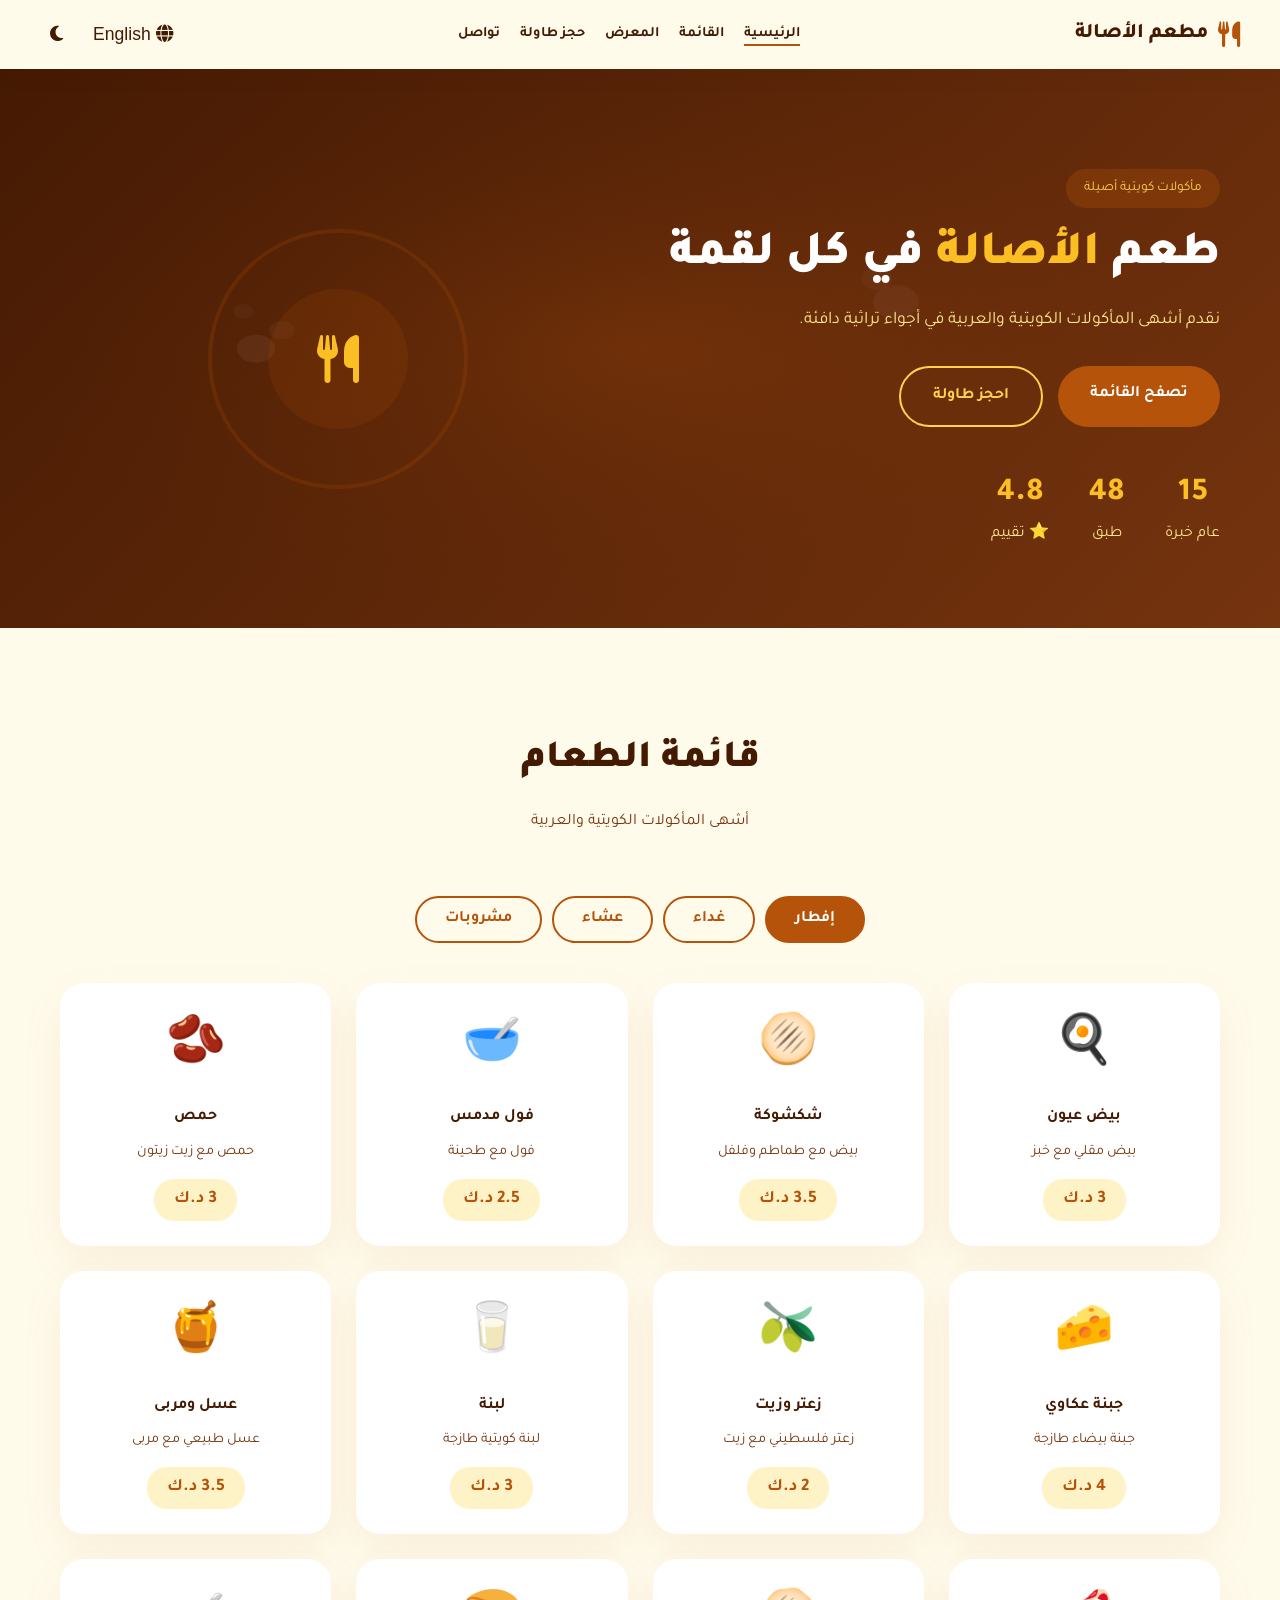
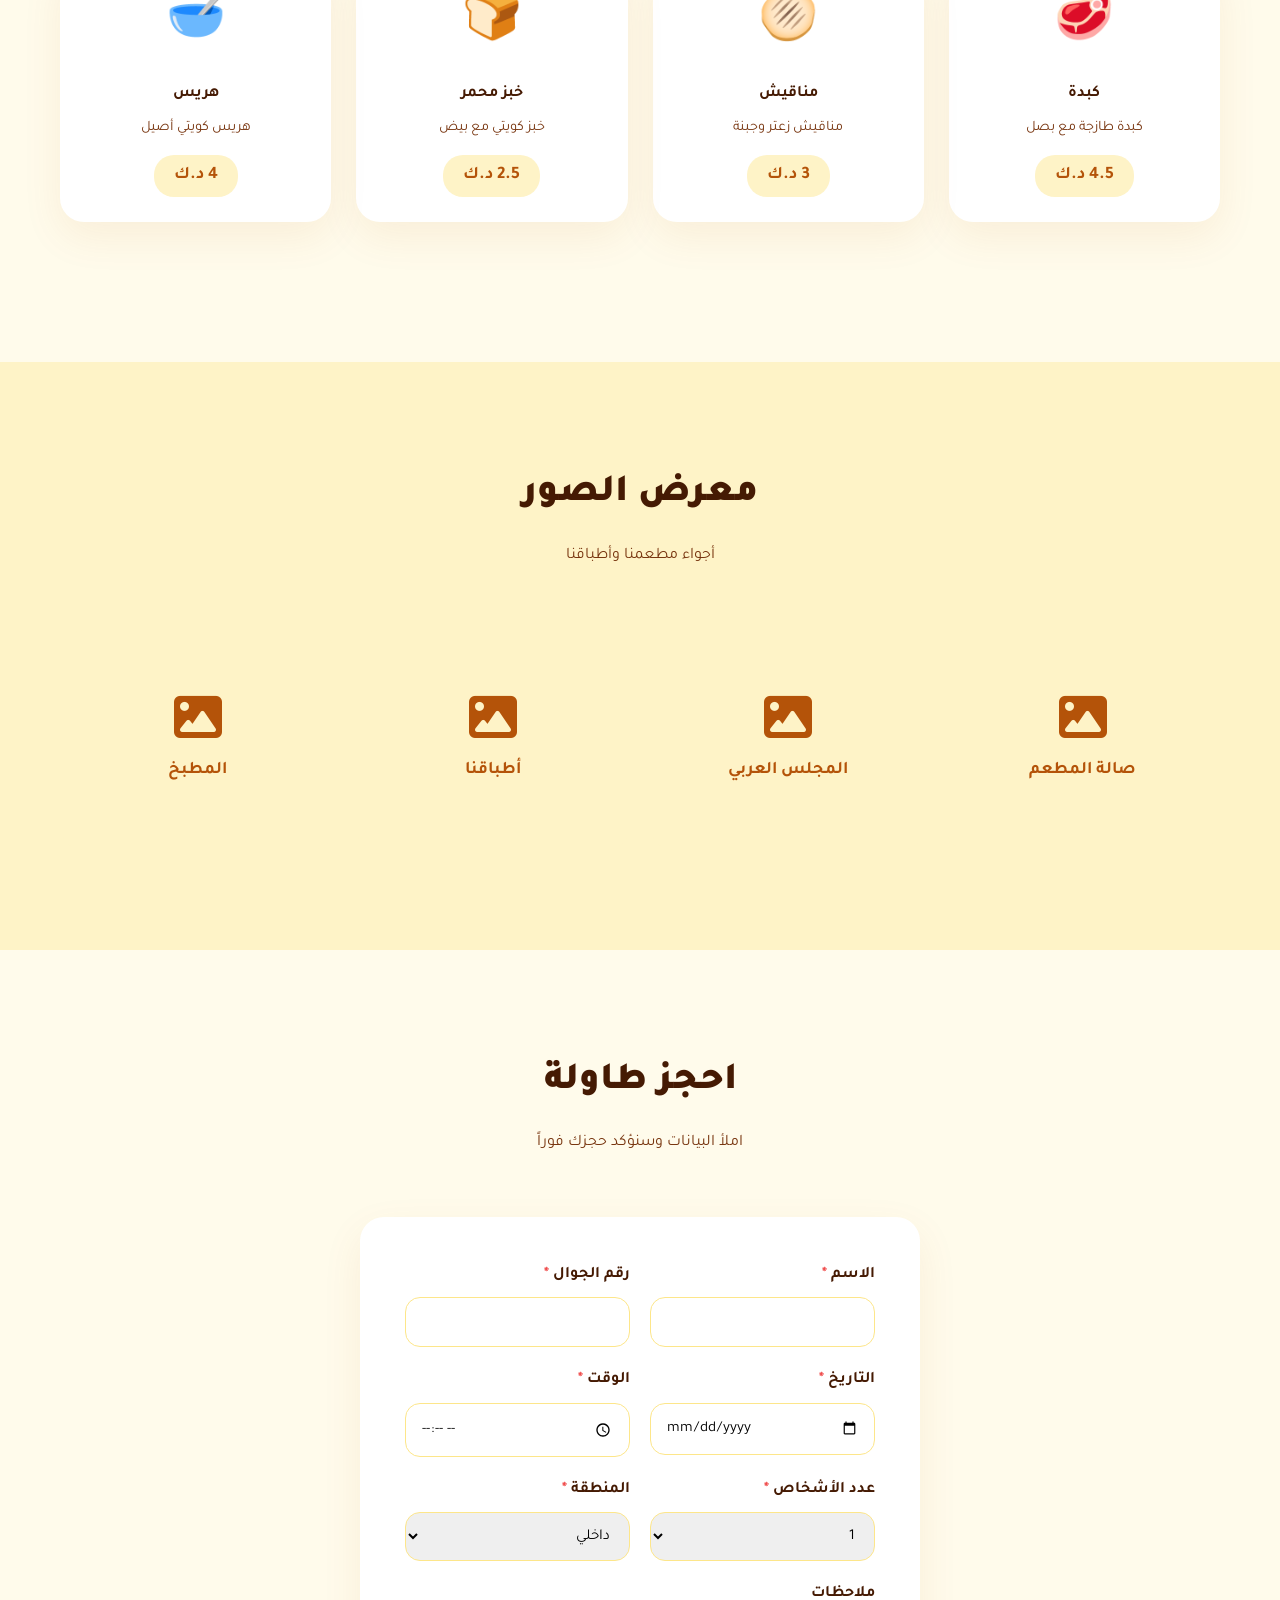
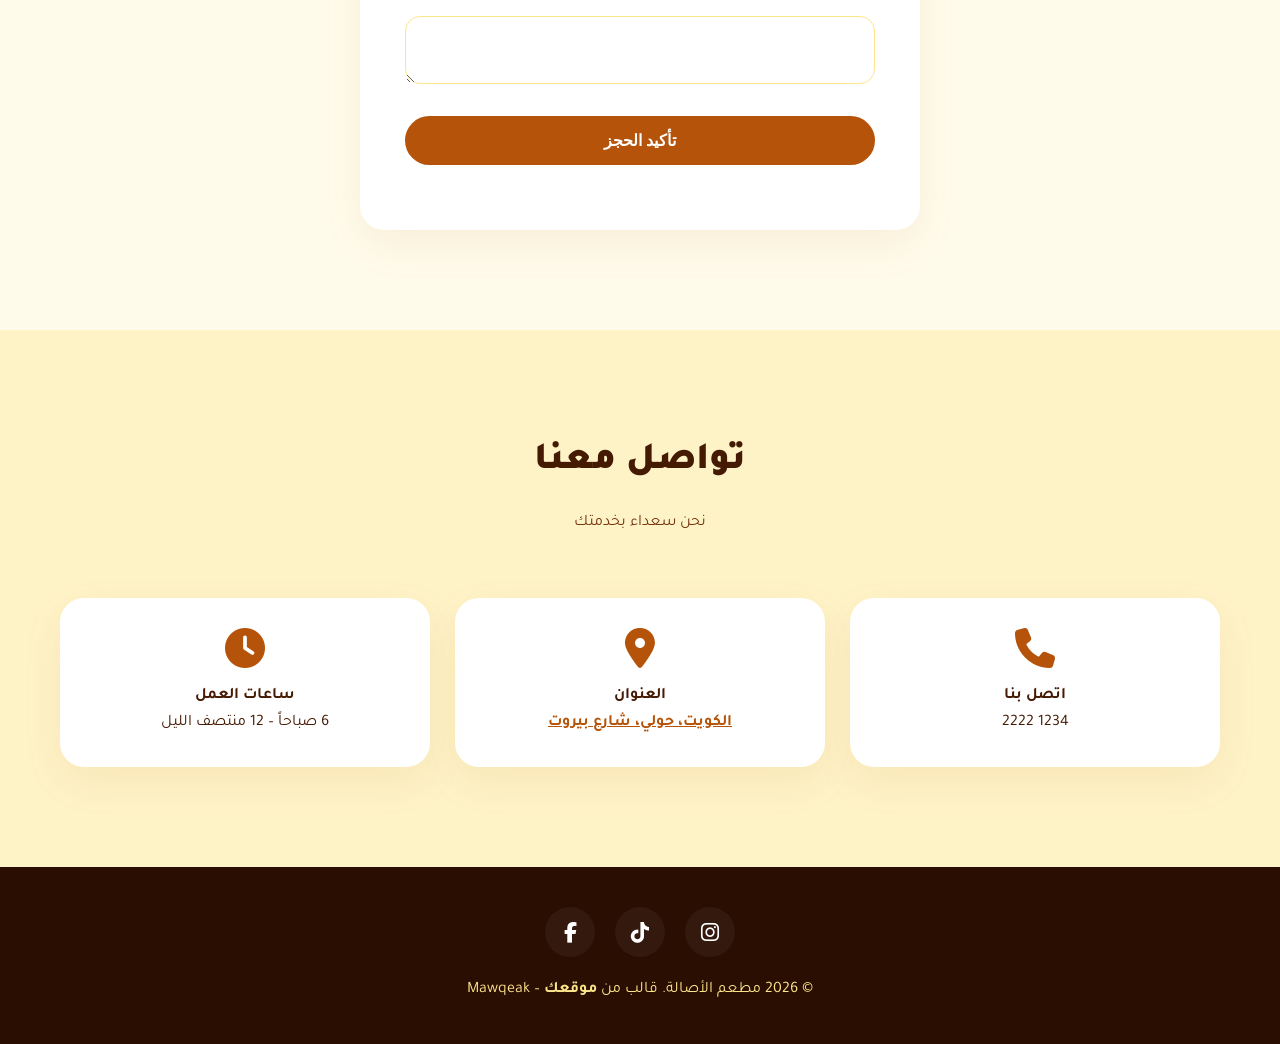
==== index.html @ f9373a8f "Add files via upload" ====
<!DOCTYPE html>
<html lang="ar" dir="rtl">
<head>
    <meta charset="UTF-8">
    <meta name="viewport" content="width=device-width, initial-scale=1.0">
    <title data-i18n="page_title">مطعم الأصالة | مأكولات كويتية</title>
    <link rel="icon" type="image/svg+xml" href="data:image/svg+xml,%3Csvg xmlns='http://www.w3.org/2000/svg' viewBox='0 0 100 100'%3E%3Crect width='100' height='100' rx='20' fill='%23b45309'/%3E%3Ctext x='50' y='65' text-anchor='middle' fill='%23fff' font-size='35'%3E🍽️%3C/text%3E%3C/svg%3E">
    <link href="https://fonts.googleapis.com/css2?family=Tajawal:wght@300;400;500;700;800;900&family=Poppins:wght@300;400;500;600;700&display=swap" rel="stylesheet">
    <link rel="stylesheet" href="https://cdnjs.cloudflare.com/ajax/libs/font-awesome/6.5.0/css/all.min.css">
    <link href="https://unpkg.com/aos@2.3.1/dist/aos.css" rel="stylesheet">
    <link rel="stylesheet" href="css/style.css">
    <link rel="stylesheet" href="css/dark-mode.css" id="dark-mode-css" disabled>
</head>
<body>
    <!-- HEADER -->
    <header class="header" id="header">
        <div class="container header-container">
            <a href="#home" class="logo">
                <i class="fas fa-utensils"></i>
                <span data-i18n="brand_name">مطعم الأصالة</span>
            </a>
            <nav class="nav-menu" id="navMenu">
                <ul class="nav-list">
                    <li><a href="#home" class="active" data-i18n="nav_home">الرئيسية</a></li>
                    <li><a href="#menu" data-i18n="nav_menu">القائمة</a></li>
                    <li><a href="#gallery" data-i18n="nav_gallery">المعرض</a></li>
                    <li><a href="#booking" data-i18n="nav_booking">حجز طاولة</a></li>
                    <li><a href="#contact" data-i18n="nav_contact">تواصل</a></li>
                </ul>
            </nav>
            <div class="header-actions">
                <button id="langToggle" class="icon-btn"><i class="fas fa-globe"></i> <span>English</span></button>
                <button id="darkModeToggle" class="icon-btn"><i class="fas fa-moon"></i></button>
            </div>
        </div>
    </header>

    <!-- HERO -->
    <section class="hero" id="home">
        <svg class="hero-svg" viewBox="0 0 1000 600" preserveAspectRatio="none">
            <rect width="1000" height="600" fill="url(#heroGrad)"/>
            <defs><radialGradient id="heroGrad"><stop offset="0%" style="stop-color:#b45309;stop-opacity:0.2"/><stop offset="100%" style="stop-color:#451a03;stop-opacity:0.05"/></radialGradient></defs>
            <g class="steam" transform="translate(200,300)"><circle cx="0" cy="0" r="15" fill="rgba(255,255,255,0.05)"/><circle cx="20" cy="-20" r="10" fill="rgba(255,255,255,0.04)"/><circle cx="-10" cy="-40" r="8" fill="rgba(255,255,255,0.03)"/></g>
            <g class="steam delay" transform="translate(700,250)"><circle cx="0" cy="0" r="18" fill="rgba(255,255,255,0.04)"/><circle cx="-15" cy="-25" r="12" fill="rgba(255,255,255,0.03)"/><circle cx="10" cy="-50" r="8" fill="rgba(255,255,255,0.02)"/></g>
        </svg>
        <div class="container hero-content">
            <div class="hero-text" data-aos="fade-left">
                <span class="hero-badge" data-i18n="hero_badge">مأكولات كويتية أصيلة</span>
                <h1 data-i18n="hero_title">طعم <span class="accent">الأصالة</span> في كل لقمة</h1>
                <p data-i18n="hero_desc">نقدم أشهى المأكولات الكويتية والعربية في أجواء تراثية دافئة. جميع أطباقنا تحضر يومياً من مكونات طازجة.</p>
                <div class="hero-btns">
                    <a href="#menu" class="btn btn-primary" data-i18n="hero_btn1">تصفح القائمة</a>
                    <a href="#booking" class="btn btn-outline" data-i18n="hero_btn2">احجز طاولة</a>
                </div>
                <div class="hero-stats">
                    <div><span class="counter" data-target="15">0</span> <span data-i18n="stat_years">عام خبرة</span></div>
                    <div><span class="counter" data-target="48">0</span> <span data-i18n="stat_dishes">طبق</span></div>
                    <div><span class="counter" data-target="4.8">0</span> ⭐ <span data-i18n="stat_rating">تقييم</span></div>
                </div>
            </div>
            <div class="hero-visual" data-aos="fade-right">
                <div class="plate">
                    <div class="plate-inner"><i class="fas fa-utensils"></i></div>
                    <div class="plate-ring"></div>
                </div>
            </div>
        </div>
    </section>

    <!-- MENU -->
    <section class="section" id="menu">
        <div class="container">
            <div class="section-header" data-aos="fade-up">
                <h2 data-i18n="menu_title">قائمة الطعام</h2>
                <p data-i18n="menu_sub">أشهى المأكولات الكويتية والعربية</p>
            </div>
            <div class="menu-tabs" data-aos="fade-up">
                <button class="menu-tab active" onclick="showMenu('breakfast')" data-i18n="tab_breakfast">إفطار</button>
                <button class="menu-tab" onclick="showMenu('lunch')" data-i18n="tab_lunch">غداء</button>
                <button class="menu-tab" onclick="showMenu('dinner')" data-i18n="tab_dinner">عشاء</button>
                <button class="menu-tab" onclick="showMenu('drinks')" data-i18n="tab_drinks">مشروبات</button>
            </div>
            <div class="menu-grid" id="menuGrid"></div>
            <div class="pagination" id="pagination"></div>
        </div>
    </section>

    <!-- GALLERY -->
    <section class="section bg-light" id="gallery">
        <div class="container">
            <div class="section-header" data-aos="fade-up">
                <h2 data-i18n="gallery_title">معرض الصور</h2>
                <p data-i18n="gallery_sub">أجواء مطعمنا وأطباقنا</p>
            </div>
            <div class="gallery-grid">
                <div class="gallery-item" data-aos="zoom-in" onclick="openLightbox(0)">
                    <div class="gallery-placeholder"><i class="fas fa-image"></i><span data-i18n="gal1">صالة المطعم</span></div>
                </div>
                <div class="gallery-item" data-aos="zoom-in" data-aos-delay="100" onclick="openLightbox(1)">
                    <div class="gallery-placeholder"><i class="fas fa-image"></i><span data-i18n="gal2">المجلس العربي</span></div>
                </div>
                <div class="gallery-item" data-aos="zoom-in" data-aos-delay="200" onclick="openLightbox(2)">
                    <div class="gallery-placeholder"><i class="fas fa-image"></i><span data-i18n="gal3">أطباقنا</span></div>
                </div>
                <div class="gallery-item" data-aos="zoom-in" data-aos-delay="300" onclick="openLightbox(3)">
                    <div class="gallery-placeholder"><i class="fas fa-image"></i><span data-i18n="gal4">المطبخ</span></div>
                </div>
            </div>
        </div>
    </section>

    <!-- LIGHTBOX -->
    <div class="lightbox" id="lightbox" onclick="closeLightbox()">
        <span class="lightbox-close">&times;</span>
        <div class="lightbox-content" id="lightboxContent"></div>
    </div>

    <!-- BOOKING -->
    <section class="section booking" id="booking">
        <div class="container booking-container">
            <div class="section-header" data-aos="fade-down">
                <h2 data-i18n="booking_title">احجز طاولة</h2>
                <p data-i18n="booking_sub">املأ البيانات وسنؤكد حجزك فوراً</p>
            </div>
            <form id="bookingForm" class="booking-form" data-aos="zoom-in">
                <div class="form-row">
                    <div class="form-group required-field"><label data-i18n="form_name">الاسم</label><input type="text" id="name" required></div>
                    <div class="form-group required-field"><label data-i18n="form_phone">رقم الجوال</label><input type="tel" id="phone" required></div>
                </div>
                <div class="form-row">
                    <div class="form-group required-field"><label data-i18n="form_date">التاريخ</label><input type="date" id="date" required></div>
                    <div class="form-group required-field"><label data-i18n="form_time">الوقت</label><input type="time" id="time" required></div>
                </div>
                <div class="form-row">
                    <div class="form-group required-field"><label data-i18n="form_guests">عدد الأشخاص</label><select id="guests" required><option value="1">1</option><option value="2">2</option><option value="3">3</option><option value="4">4</option><option value="5">5+</option></select></div>
                    <div class="form-group required-field"><label data-i18n="form_area">المنطقة</label><select id="area" required><option value="indoor" data-i18n="area_indoor">داخلي</option><option value="outdoor" data-i18n="area_outdoor">خارجي</option><option value="arabic" data-i18n="area_arabic">مجلس عربي</option></select></div>
                </div>
                <div class="form-group full"><label data-i18n="form_notes">ملاحظات</label><textarea id="notes" rows="2"></textarea></div>
                <button type="button" class="btn btn-primary btn-block" data-i18n="form_submit" onclick="submitBooking()">تأكيد الحجز</button>
                <div id="formFeedback" class="form-feedback"></div>
            </form>
        </div>
    </section>

    <!-- CONTACT -->
    <section class="section bg-light" id="contact">
        <div class="container">
            <div class="section-header" data-aos="fade-up">
                <h2 data-i18n="contact_title">تواصل معنا</h2>
                <p data-i18n="contact_sub">نحن سعداء بخدمتك</p>
            </div>
            <div class="contact-grid">
                <div class="contact-card" data-aos="fade-up">
                    <i class="fas fa-phone"></i>
                    <h4 data-i18n="contact_phone">اتصل بنا</h4>
                    <p dir="ltr">2222 1234</p>
                </div>
                <div class="contact-card" data-aos="fade-up" data-aos-delay="100">
                    <i class="fas fa-map-marker-alt"></i>
                    <h4 data-i18n="contact_address">العنوان</h4>
                    <a href="https://maps.google.com/?q=29.3759,47.9774" target="_blank" class="map-link" data-i18n="address">الكويت، حولي، شارع بيروت</a>
                </div>
                <div class="contact-card" data-aos="fade-up" data-aos-delay="200">
                    <i class="fas fa-clock"></i>
                    <h4 data-i18n="contact_hours">ساعات العمل</h4>
                    <p data-i18n="hours">6 صباحاً – 12 منتصف الليل</p>
                </div>
            </div>
        </div>
    </section>

    <!-- FOOTER -->
    <footer class="footer">
        <div class="container footer-content">
            <div class="social-links">
                <a href="#"><i class="fab fa-instagram"></i></a>
                <a href="#"><i class="fab fa-tiktok"></i></a>
                <a href="#"><i class="fab fa-facebook-f"></i></a>
            </div>
            <p data-i18n="copyright">© 2026 مطعم الأصالة. قالب من <strong>موقعك</strong> – Mawqeak</p>
        </div>
    </footer>

    <!-- BOTTOM NAV -->
    <nav class="bottom-nav" id="bottomNav">
        <a href="#home" class="bottom-nav-item active"><i class="fas fa-home"></i><span data-i18n="nav_home">الرئيسية</span></a>
        <a href="#menu" class="bottom-nav-item"><i class="fas fa-utensils"></i><span data-i18n="nav_menu">قائمة</span></a>
        <a href="#gallery" class="bottom-nav-item"><i class="fas fa-images"></i><span data-i18n="nav_gallery">معرض</span></a>
        <a href="#booking" class="bottom-nav-item"><i class="fas fa-calendar-check"></i><span data-i18n="nav_booking">حجز</span></a>
    </nav>

    <script src="https://unpkg.com/aos@2.3.1/dist/aos.js"></script>
    <script src="js/lang.js"></script>
    <script src="js/main.js"></script>
</body>
</html>
---- css/style.css ----
:root {
    --primary: #451a03;
    --primary-dark: #290e01;
    --accent: #b45309;
    --accent-hover: #92400e;
    --bg: #fffbeb;
    --bg-secondary: #fef3c7;
    --text: #451a03;
    --text-light: #78350f;
    --card-bg: #ffffff;
    --card-shadow: 0 15px 40px rgba(180,83,9,0.08);
    --header-bg: rgba(255,251,235,0.9);
    --radius: 24px;
    --transition: 0.3s ease;
}

* { margin:0; padding:0; box-sizing:border-box; }
body { font-family: 'Tajawal', sans-serif; background: var(--bg); color: var(--text); line-height:1.7; }
.container { max-width:1200px; margin:0 auto; padding:0 20px; }
a { text-decoration:none; color:inherit; }

/* Header */
.header { background: var(--header-bg); backdrop-filter: blur(20px); box-shadow:0 5px 30px rgba(0,0,0,0.03); position:sticky; top:0; z-index:1000; transition: transform 0.4s ease; }
.header-hidden { transform: translateY(-100%); }
.header-container { display:flex; align-items:center; justify-content:space-between; padding:14px 0; }
.logo { display:flex; align-items:center; gap:10px; font-size:1.3rem; font-weight:800; color:var(--primary); }
.logo i { font-size:1.6rem; color:var(--accent); }
.nav-list { display:flex; gap:20px; list-style:none; }
.nav-list a { font-weight:600; color:var(--text); padding-bottom:5px; position:relative; font-size:0.9rem; }
.nav-list a::after { content:''; position:absolute; bottom:0; left:0; width:0; height:2px; background:var(--accent); transition:width var(--transition); }
.nav-list a:hover::after, .nav-list a.active::after { width:100%; }
.header-actions { display:flex; align-items:center; gap:10px; }
.icon-btn { background:transparent; border:none; font-size:1.1rem; cursor:pointer; color:var(--text); padding:10px; border-radius:50%; transition:all var(--transition); }
.icon-btn:hover { background:rgba(180,83,9,0.1); color:var(--accent); }

/* Hero */
.hero { background: linear-gradient(135deg, #451a03, #78350f); color:#fff; padding:100px 0 80px; position:relative; overflow:hidden; }
.hero-svg { position:absolute; top:0; left:0; width:100%; height:100%; z-index:0; }
.steam { animation: steamRise 6s ease-in-out infinite; }
.steam.delay { animation-delay: 3s; }
@keyframes steamRise { 0%,100% { transform:translateY(0); opacity:0.3; } 50% { transform:translateY(-30px); opacity:0.1; } }
.hero-content { position:relative; z-index:1; display:flex; align-items:center; gap:50px; }
.hero-text { flex:1; }
.hero-badge { display:inline-block; background:rgba(180,83,9,0.3); color:#fcd34d; padding:8px 18px; border-radius:20px; font-size:0.85rem; margin-bottom:20px; }
.hero-text h1 { font-size:3rem; font-weight:900; line-height:1.2; margin-bottom:20px; }
.hero-text .accent { color:#fbbf24; }
.hero-text p { font-size:1.1rem; color:#fde68a; margin-bottom:30px; }
.hero-btns { display:flex; gap:15px; flex-wrap:wrap; }
.btn { display:inline-block; padding:15px 32px; border-radius:50px; font-weight:700; text-align:center; transition:all 0.3s ease; cursor:pointer; border:none; font-size:1rem; }
.btn-primary { background:var(--accent); color:#fff; }
.btn-primary:hover { background:var(--accent-hover); transform:translateY(-3px); box-shadow:0 15px 30px rgba(180,83,9,0.5); }
.btn-outline { border:2px solid #fcd34d; color:#fcd34d; background:transparent; }
.btn-outline:hover { background:#fcd34d; color:#451a03; transform:translateY(-3px); }
.btn-block { width:100%; }
.hero-stats { display:flex; gap:40px; margin-top:40px; }
.hero-stats div { text-align:center; }
.hero-stats span:first-child { display:block; font-size:2rem; font-weight:800; color:#fbbf24; }
.hero-stats span:last-child { color:#fde68a; }

/* Plate */
.hero-visual { flex:1; text-align:center; }
.plate { width:260px; height:260px; border-radius:50%; margin:0 auto; position:relative; display:flex; align-items:center; justify-content:center; }
.plate-inner { width:140px; height:140px; border-radius:50%; background:rgba(180,83,9,0.15); display:flex; align-items:center; justify-content:center; font-size:3rem; color:#fbbf24; z-index:1; transition:0.4s; }
.plate:hover .plate-inner { background:var(--accent); color:#fff; transform:scale(1.1); box-shadow:0 0 40px rgba(180,83,9,0.5); }
.plate-ring { position:absolute; width:260px; height:260px; border-radius:50%; border:4px solid rgba(180,83,9,0.2); animation: spinPlate 20s linear infinite; }
@keyframes spinPlate { 0% { transform:rotate(0deg); } 100% { transform:rotate(360deg); } }

/* Sections */
.section { padding:100px 0; }
.bg-light { background:var(--bg-secondary); }
.section-header { text-align:center; margin-bottom:60px; }
.section-header h2 { font-size:2.4rem; font-weight:900; color:var(--primary); margin-bottom:15px; }
.section-header p { color:var(--text-light); }

/* Menu Tabs */
.menu-tabs { display:flex; justify-content:center; gap:10px; margin-bottom:40px; flex-wrap:wrap; }
.menu-tab { padding:12px 28px; border-radius:50px; border:2px solid var(--accent); background:transparent; color:var(--accent); font-weight:700; cursor:pointer; transition:0.3s; font-family:inherit; font-size:1rem; }
.menu-tab.active, .menu-tab:hover { background:var(--accent); color:#fff; }
.menu-grid { display:grid; grid-template-columns:repeat(auto-fit, minmax(260px,1fr)); gap:25px; }
.dish-card { background:var(--card-bg); border-radius:var(--radius); padding:25px; text-align:center; box-shadow:var(--card-shadow); transition:0.4s; }
.dish-card:hover { transform:translateY(-10px); box-shadow:0 25px 60px rgba(180,83,9,0.2); }
.dish-icon { font-size:3rem; margin-bottom:15px; display:block; }
.dish-card h4 { color:var(--primary); margin-bottom:8px; }
.dish-card p { color:var(--text-light); margin-bottom:15px; font-size:0.9rem; }
.dish-price { display:inline-block; padding:6px 20px; border-radius:20px; background:var(--bg-secondary); color:var(--accent); font-weight:700; font-size:1.1rem; }

/* Gallery */
.gallery-grid { display:grid; grid-template-columns:repeat(auto-fit, minmax(250px,1fr)); gap:20px; }
.gallery-item { border-radius:var(--radius); overflow:hidden; cursor:pointer; transition:0.4s; }
.gallery-item:hover { transform:translateY(-10px) scale(1.03); box-shadow:0 25px 60px rgba(180,83,9,0.2); }
.gallery-placeholder { height:220px; display:flex; flex-direction:column; align-items:center; justify-content:center; gap:15px; background:var(--bg-secondary); border-radius:var(--radius); font-size:3rem; color:var(--accent); transition:0.3s; }
.gallery-item:hover .gallery-placeholder { background:var(--accent); color:#fff; }
.gallery-placeholder span { font-size:1.1rem; font-weight:700; }

/* Lightbox */
.lightbox { display:none; position:fixed; z-index:2000; left:0; top:0; width:100%; height:100%; background:rgba(0,0,0,0.95); justify-content:center; align-items:center; }
.lightbox.active { display:flex; }
.lightbox-close { position:absolute; top:30px; right:40px; color:#fff; font-size:3rem; cursor:pointer; }
.lightbox-content { color:#fff; text-align:center; }
.lightbox-content i { font-size:8rem; display:block; margin-bottom:20px; color:var(--accent); }
.lightbox-content h3 { font-size:2rem; }

/* Booking */
.booking-container { max-width:600px; margin:0 auto; }
.booking-form { background:var(--card-bg); border-radius:var(--radius); padding:45px; box-shadow:var(--card-shadow); }
.form-row { display:grid; grid-template-columns:1fr 1fr; gap:20px; }
.form-group { margin-bottom:20px; }
.form-group.full { grid-column:span 2; }
.form-group label { font-weight:600; display:block; margin-bottom:8px; color:var(--primary); }
.form-group input, .form-group select, .form-group textarea { width:100%; padding:15px; border:1px solid #fde68a; border-radius:15px; font-family:inherit; font-size:0.95rem; transition:0.3s; }
.form-group input:focus, .form-group select:focus, .form-group textarea:focus { border-color:var(--accent); outline:none; }
.required-field label::after { content:" *"; color:#ef4444; }
.form-feedback { text-align:center; margin-top:20px; font-weight:600; }

/* Contact */
.contact-grid { display:grid; grid-template-columns:repeat(auto-fit, minmax(250px,1fr)); gap:25px; }
.contact-card { background:var(--card-bg); border-radius:var(--radius); padding:30px; text-align:center; box-shadow:var(--card-shadow); transition:0.3s; }
.contact-card:hover { transform:translateY(-8px); }
.contact-card i { font-size:2.5rem; color:var(--accent); margin-bottom:15px; }
.map-link { color:var(--accent); font-weight:700; text-decoration:underline; transition:0.3s; }
.map-link:hover { color:var(--accent-hover); }

/* Footer */
.footer { background:var(--primary-dark); color:#fde68a; padding:40px 0; text-align:center; }
.footer .social-links { display:flex; justify-content:center; gap:20px; margin-bottom:20px; }
.footer .social-links a { width:50px; height:50px; border-radius:50%; background:rgba(255,255,255,0.05); display:flex; align-items:center; justify-content:center; color:#fff; font-size:1.3rem; transition:0.3s; }
.footer .social-links a:hover { background:var(--accent); transform:scale(1.15); }

/* Bottom Nav */
.bottom-nav { display:none; position:fixed; bottom:0; left:0; width:100%; background:var(--card-bg); box-shadow:0 -5px 30px rgba(0,0,0,0.05); z-index:999; justify-content:space-around; padding:12px 0; transition:transform 0.4s ease; }
.bottom-nav-hidden { transform:translateY(100%); }
.bottom-nav-item { display:flex; flex-direction:column; align-items:center; gap:5px; color:var(--text-light); font-size:0.75rem; }
.bottom-nav-item i { font-size:1.3rem; }
.bottom-nav-item.active { color:var(--accent); font-weight:700; }

/* Pagination */
.pagination { display:flex; justify-content:center; gap:10px; margin-top:40px; flex-wrap:wrap; }
.page-btn { min-width:40px; height:40px; border-radius:50%; border:2px solid var(--accent); background:transparent; color:var(--accent); font-weight:700; cursor:pointer; transition:0.3s; display:flex; align-items:center; justify-content:center; font-family:inherit; font-size:0.9rem; }
.page-btn.active, .page-btn:hover { background:var(--accent); color:#fff; }
.page-dots { display:flex; align-items:center; justify-content:center; width:40px; height:40px; color:var(--text-light); font-weight:700; }

/* Responsive */
@media (max-width:992px) { .hero-content { flex-direction:column-reverse; text-align:center; } .hero-text h1 { font-size:2.2rem; } }
@media (max-width:768px) {
    .nav-list { display:none !important; }
    .plate { width:200px; height:200px; }
    .plate-ring { width:200px; height:200px; }
    .form-row { grid-template-columns:1fr; }
    .form-group.full { grid-column:span 1; }
    .bottom-nav { display:flex; }
    body { padding-bottom:75px; }
}
---- css/dark-mode.css ----
body.dark {
    --bg: #1a0a01;
    --bg-secondary: #290e01;
    --text: #ffffff;
    --text-light: #fde68a;
    --card-bg: #290e01;
    --card-shadow: 0 15px 40px rgba(0,0,0,0.5);
    --header-bg: rgba(26,10,1,0.95);
}

body.dark, body.dark h1, body.dark h2, body.dark h3, body.dark h4, body.dark h5, body.dark h6,
body.dark p, body.dark span, body.dark a, body.dark li, body.dark label,
body.dark .nav-list a, body.dark .logo, body.dark .icon-btn,
body.dark .section-header h2, body.dark .section-header p,
body.dark .dish-card h4, body.dark .dish-card p,
body.dark .contact-card h4, body.dark .contact-card p,
body.dark .form-group label, body.dark .bottom-nav-item,
body.dark .footer p, body.dark .menu-tab,
body.dark .gallery-placeholder span,
body.dark .booking-form input, body.dark .booking-form textarea, body.dark .booking-form select {
    color: #ffffff !important;
}

body.dark .btn-primary { background: var(--accent); color: #fff !important; }
body.dark .btn-outline { border-color: var(--accent); color: var(--accent) !important; }
body.dark .btn-outline:hover { background: var(--accent); color: #1a0a01 !important; }
body.dark .menu-tab { border-color: var(--accent); color: var(--accent) !important; }
body.dark .menu-tab.active, body.dark .menu-tab:hover { background: var(--accent); color: #fff !important; }
body.dark .hero-text p { color: #fde68a !important; }
body.dark .dish-price { background: var(--bg-secondary); }
body.dark .booking-form input, body.dark .booking-form textarea, body.dark .booking-form select { background: rgba(255,255,255,0.03); border-color: rgba(255,255,255,0.1); }
body.dark .booking-form select option { color: #ffffff !important; background: #1a0a01 !important; }
body.dark .footer { background: #0d0501; }
body.dark .footer .social-links a { background: rgba(255,255,255,0.05); }
body.dark .footer .social-links a:hover { background: var(--accent); }
body.dark .bottom-nav { background: var(--card-bg); border-top:1px solid rgba(255,255,255,0.05); }
body.dark .bottom-nav-item.active { color: var(--accent) !important; }
body.dark .map-link { color: #fbbf24; }
body.dark .gallery-placeholder { background: var(--bg-secondary); }
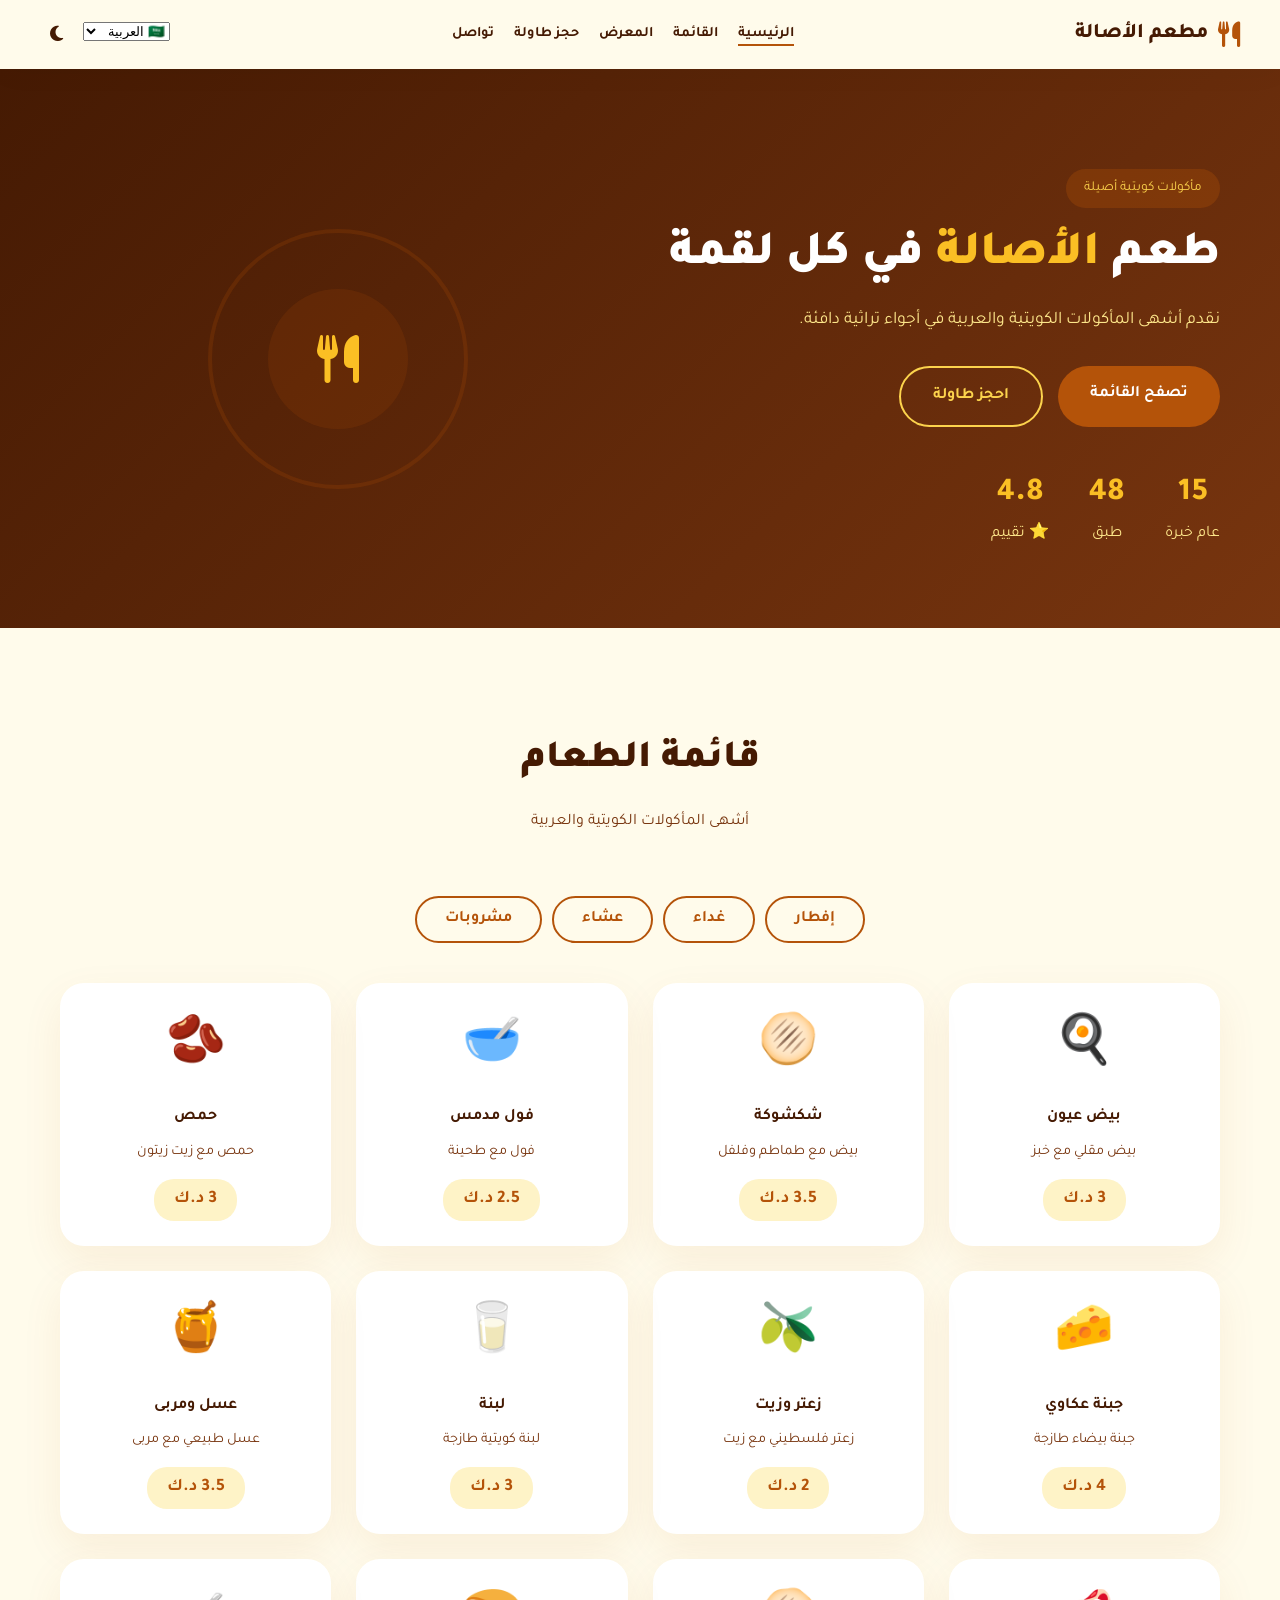
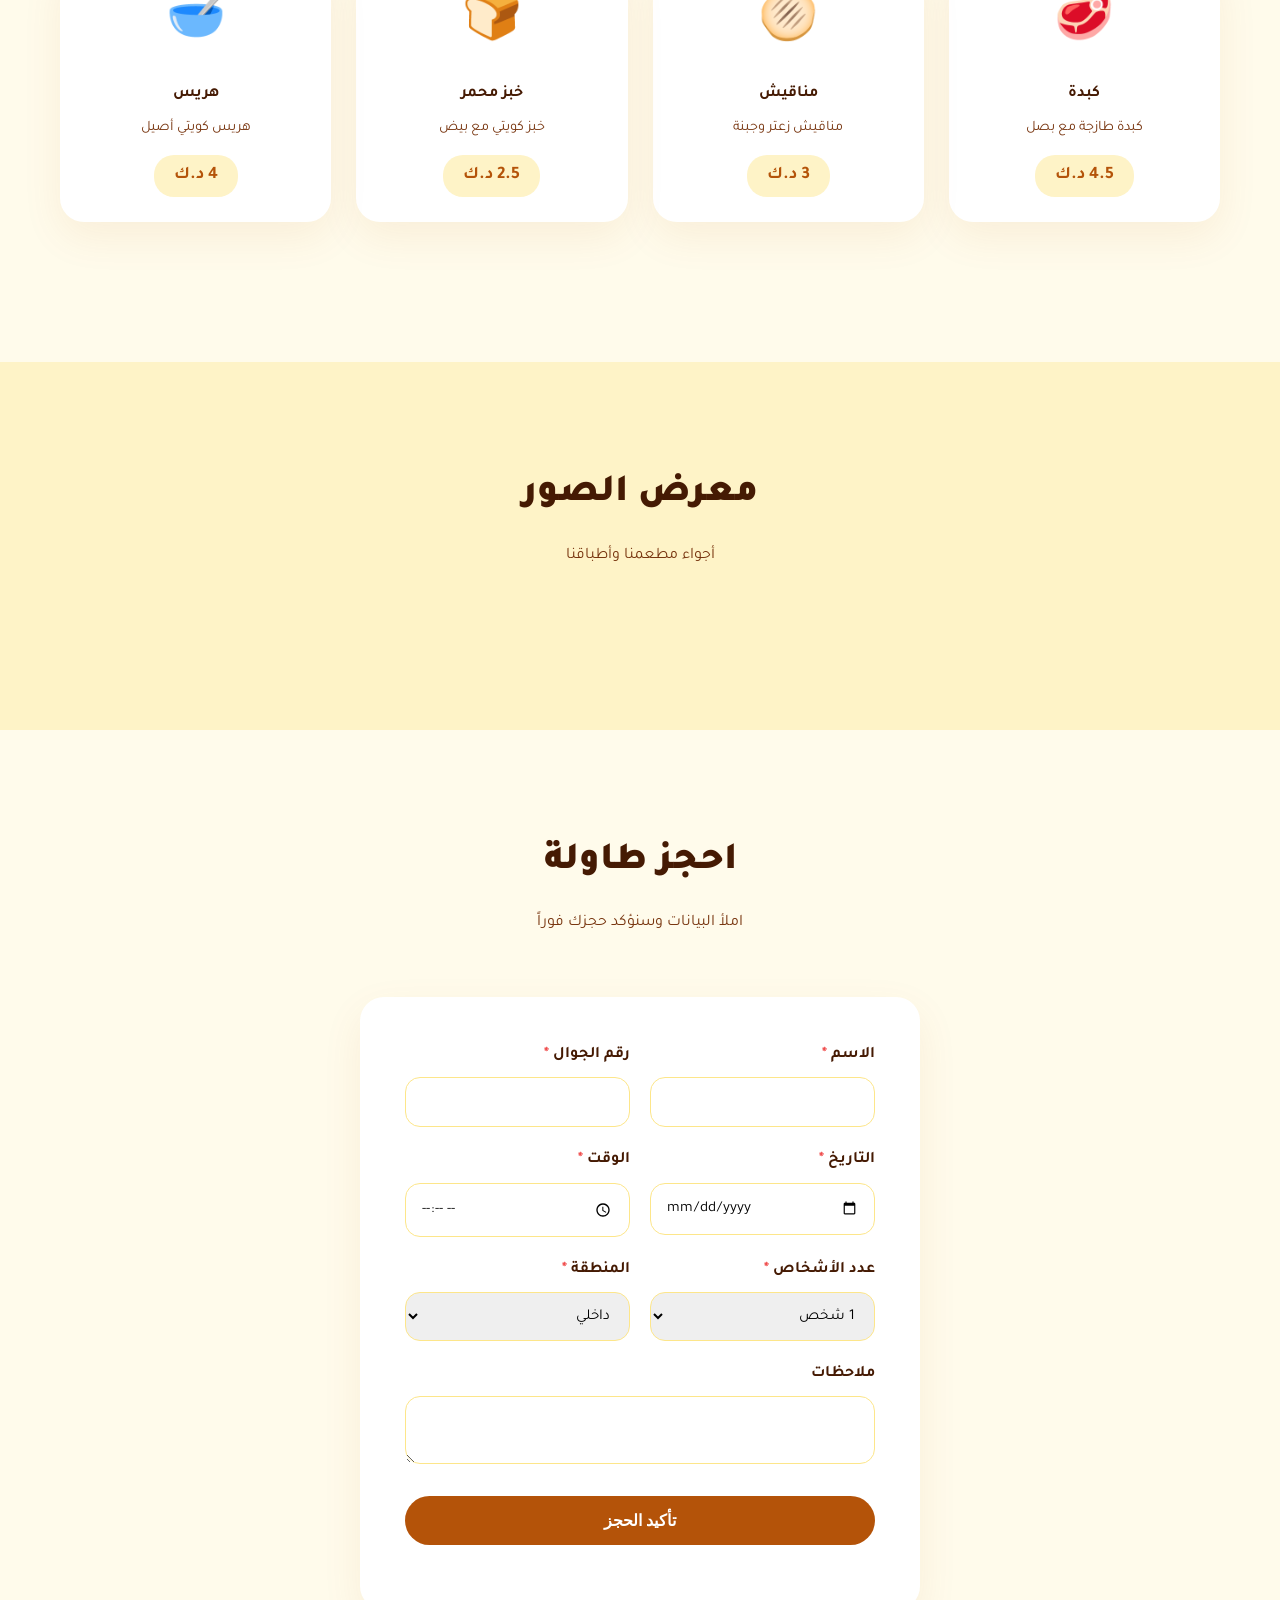
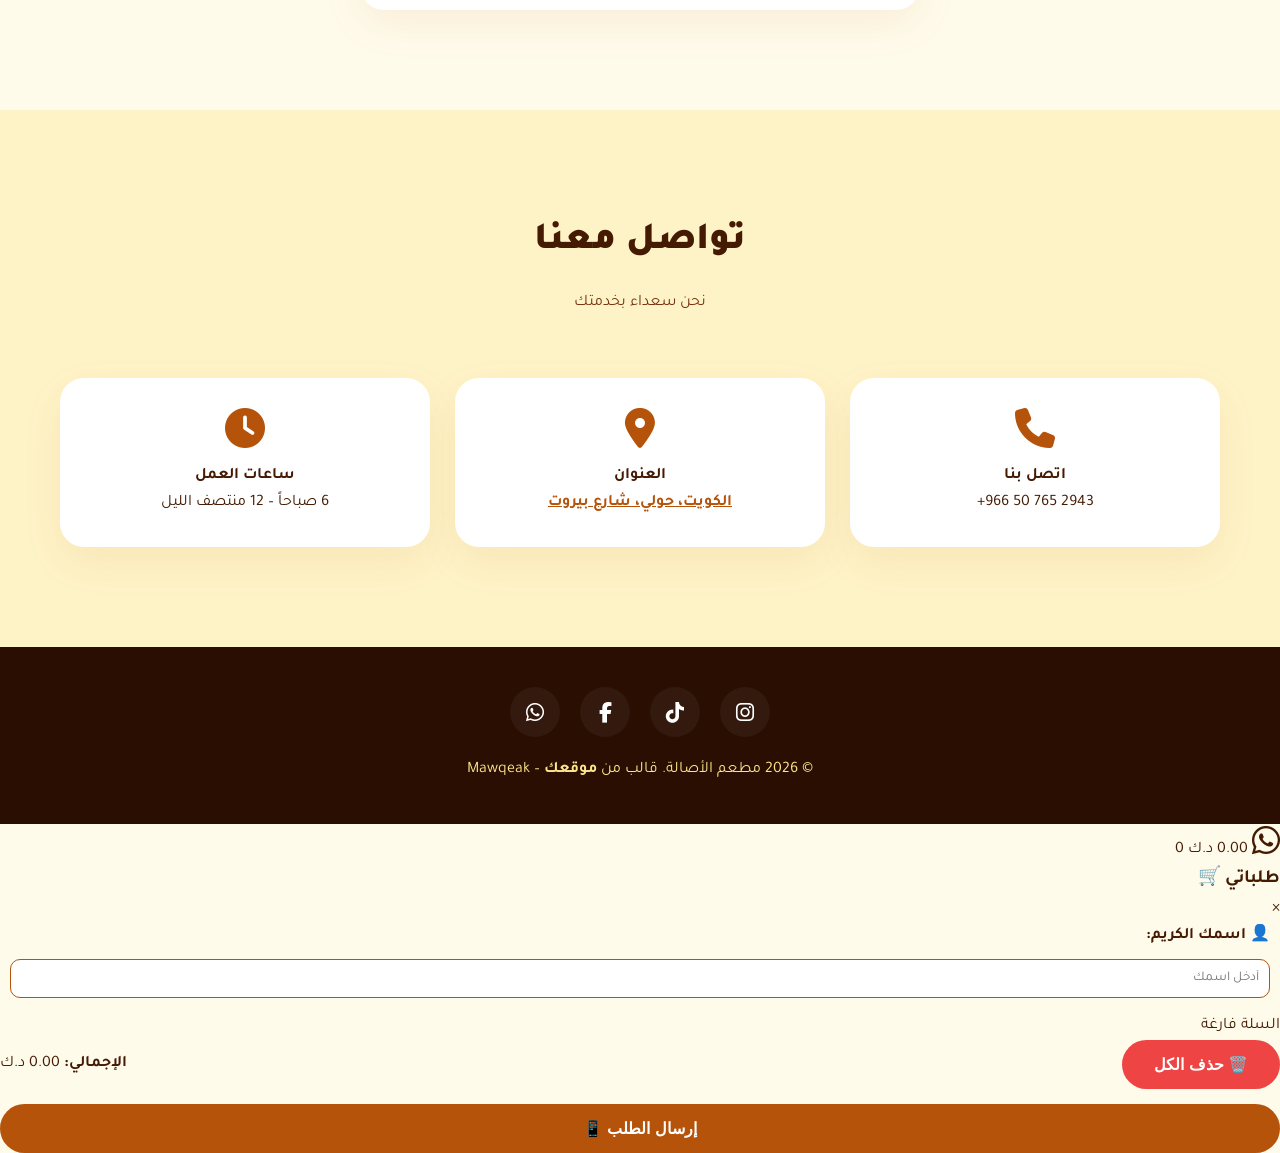
==== commit de37c59c: "Update index.html" ====
--- a/index.html
+++ b/index.html
@@ -5,7 +5,7 @@
     <meta name="viewport" content="width=device-width, initial-scale=1.0">
     <title data-i18n="page_title">مطعم الأصالة | مأكولات كويتية</title>
     <link rel="icon" type="image/svg+xml" href="data:image/svg+xml,%3Csvg xmlns='http://www.w3.org/2000/svg' viewBox='0 0 100 100'%3E%3Crect width='100' height='100' rx='20' fill='%23b45309'/%3E%3Ctext x='50' y='65' text-anchor='middle' fill='%23fff' font-size='35'%3E🍽️%3C/text%3E%3C/svg%3E">
-    <link href="https://fonts.googleapis.com/css2?family=Tajawal:wght@300;400;500;700;800;900&family=Poppins:wght@300;400;500;600;700&display=swap" rel="stylesheet">
+    <link href="https://fonts.googleapis.com/css2?family=Tajawal:wght@300;400;500;700;800;900&display=swap" rel="stylesheet">
     <link rel="stylesheet" href="https://cdnjs.cloudflare.com/ajax/libs/font-awesome/6.5.0/css/all.min.css">
     <link href="https://unpkg.com/aos@2.3.1/dist/aos.css" rel="stylesheet">
     <link rel="stylesheet" href="css/style.css">
@@ -29,7 +29,13 @@
                 </ul>
             </nav>
             <div class="header-actions">
-                <button id="langToggle" class="icon-btn"><i class="fas fa-globe"></i> <span>English</span></button>
+                <div class="language-selector">
+                    <select id="langSelect" class="lang-combobox">
+                        <option value="ar">🇸🇦 العربية</option>
+                        <option value="en">🇬🇧 English</option>
+                        <option value="ur">🇵🇰 اردو</option>
+                    </select>
+                </div>
                 <button id="darkModeToggle" class="icon-btn"><i class="fas fa-moon"></i></button>
             </div>
         </div>
@@ -37,17 +43,11 @@
 
     <!-- HERO -->
     <section class="hero" id="home">
-        <svg class="hero-svg" viewBox="0 0 1000 600" preserveAspectRatio="none">
-            <rect width="1000" height="600" fill="url(#heroGrad)"/>
-            <defs><radialGradient id="heroGrad"><stop offset="0%" style="stop-color:#b45309;stop-opacity:0.2"/><stop offset="100%" style="stop-color:#451a03;stop-opacity:0.05"/></radialGradient></defs>
-            <g class="steam" transform="translate(200,300)"><circle cx="0" cy="0" r="15" fill="rgba(255,255,255,0.05)"/><circle cx="20" cy="-20" r="10" fill="rgba(255,255,255,0.04)"/><circle cx="-10" cy="-40" r="8" fill="rgba(255,255,255,0.03)"/></g>
-            <g class="steam delay" transform="translate(700,250)"><circle cx="0" cy="0" r="18" fill="rgba(255,255,255,0.04)"/><circle cx="-15" cy="-25" r="12" fill="rgba(255,255,255,0.03)"/><circle cx="10" cy="-50" r="8" fill="rgba(255,255,255,0.02)"/></g>
-        </svg>
         <div class="container hero-content">
             <div class="hero-text" data-aos="fade-left">
                 <span class="hero-badge" data-i18n="hero_badge">مأكولات كويتية أصيلة</span>
                 <h1 data-i18n="hero_title">طعم <span class="accent">الأصالة</span> في كل لقمة</h1>
-                <p data-i18n="hero_desc">نقدم أشهى المأكولات الكويتية والعربية في أجواء تراثية دافئة. جميع أطباقنا تحضر يومياً من مكونات طازجة.</p>
+                <p data-i18n="hero_desc">نقدم أشهى المأكولات الكويتية والعربية في أجواء تراثية دافئة.</p>
                 <div class="hero-btns">
                     <a href="#menu" class="btn btn-primary" data-i18n="hero_btn1">تصفح القائمة</a>
                     <a href="#booking" class="btn btn-outline" data-i18n="hero_btn2">احجز طاولة</a>
@@ -75,48 +75,38 @@
                 <p data-i18n="menu_sub">أشهى المأكولات الكويتية والعربية</p>
             </div>
             <div class="menu-tabs" data-aos="fade-up">
-                <button class="menu-tab active" onclick="showMenu('breakfast')" data-i18n="tab_breakfast">إفطار</button>
-                <button class="menu-tab" onclick="showMenu('lunch')" data-i18n="tab_lunch">غداء</button>
-                <button class="menu-tab" onclick="showMenu('dinner')" data-i18n="tab_dinner">عشاء</button>
-                <button class="menu-tab" onclick="showMenu('drinks')" data-i18n="tab_drinks">مشروبات</button>
+                <button class="menu-tab active" data-category="breakfast" data-i18n="tab_breakfast">إفطار</button>
+                <button class="menu-tab" data-category="lunch" data-i18n="tab_lunch">غداء</button>
+                <button class="menu-tab" data-category="dinner" data-i18n="tab_dinner">عشاء</button>
+                <button class="menu-tab" data-category="drinks" data-i18n="tab_drinks">مشروبات</button>
             </div>
             <div class="menu-grid" id="menuGrid"></div>
             <div class="pagination" id="pagination"></div>
         </div>
     </section>
 
-    <!-- GALLERY -->
-    <section class="section bg-light" id="gallery">
-        <div class="container">
-            <div class="section-header" data-aos="fade-up">
-                <h2 data-i18n="gallery_title">معرض الصور</h2>
-                <p data-i18n="gallery_sub">أجواء مطعمنا وأطباقنا</p>
-            </div>
-            <div class="gallery-grid">
-                <div class="gallery-item" data-aos="zoom-in" onclick="openLightbox(0)">
-                    <div class="gallery-placeholder"><i class="fas fa-image"></i><span data-i18n="gal1">صالة المطعم</span></div>
-                </div>
-                <div class="gallery-item" data-aos="zoom-in" data-aos-delay="100" onclick="openLightbox(1)">
-                    <div class="gallery-placeholder"><i class="fas fa-image"></i><span data-i18n="gal2">المجلس العربي</span></div>
-                </div>
-                <div class="gallery-item" data-aos="zoom-in" data-aos-delay="200" onclick="openLightbox(2)">
-                    <div class="gallery-placeholder"><i class="fas fa-image"></i><span data-i18n="gal3">أطباقنا</span></div>
-                </div>
-                <div class="gallery-item" data-aos="zoom-in" data-aos-delay="300" onclick="openLightbox(3)">
-                    <div class="gallery-placeholder"><i class="fas fa-image"></i><span data-i18n="gal4">المطبخ</span></div>
-                </div>
-            </div>
-        </div>
-    </section>
-
-    <!-- LIGHTBOX -->
-    <div class="lightbox" id="lightbox" onclick="closeLightbox()">
-        <span class="lightbox-close">&times;</span>
-        <div class="lightbox-content" id="lightboxContent"></div>
-    </div>
+<!-- GALLERY -->
+<section class="section bg-light" id="gallery">
+    <div class="container">
+        <div class="section-header" data-aos="fade-up">
+            <h2 data-i18n="gallery_title">معرض الصور</h2>
+            <p data-i18n="gallery_sub">أجواء مطعمنا وأطباقنا</p>
+        </div>
+        <div class="gallery-grid" id="galleryGrid"></div>
+    </div>
+</section>
+
+<!-- LIGHTBOX -->
+<div class="lightbox" id="lightbox" onclick="closeLightbox()">
+    <span class="lightbox-close">&times;</span>
+    <div class="lightbox-content" id="lightboxContent">
+        <img id="lightboxImage" src="" alt="" style="max-width: 90%; max-height: 80vh; border-radius: 15px;">
+        <h3 id="lightboxTitle" style="margin-top: 15px;"></h3>
+    </div>
+</div>
 
     <!-- BOOKING -->
-    <section class="section booking" id="booking">
+    <section class="section" id="booking">
         <div class="container booking-container">
             <div class="section-header" data-aos="fade-down">
                 <h2 data-i18n="booking_title">احجز طاولة</h2>
@@ -124,19 +114,29 @@
             </div>
             <form id="bookingForm" class="booking-form" data-aos="zoom-in">
                 <div class="form-row">
-                    <div class="form-group required-field"><label data-i18n="form_name">الاسم</label><input type="text" id="name" required></div>
+                    <div class="form-group required-field"><label data-i18n="form_name">الاسم الكامل</label><input type="text" id="name" required></div>
                     <div class="form-group required-field"><label data-i18n="form_phone">رقم الجوال</label><input type="tel" id="phone" required></div>
                 </div>
                 <div class="form-row">
-                    <div class="form-group required-field"><label data-i18n="form_date">التاريخ</label><input type="date" id="date" required></div>
-                    <div class="form-group required-field"><label data-i18n="form_time">الوقت</label><input type="time" id="time" required></div>
+                    <div class="form-group required-field"><label data-i18n="form_date">تاريخ الحجز</label><input type="date" id="date" required></div>
+                    <div class="form-group required-field"><label data-i18n="form_time">وقت الحجز</label><input type="time" id="time" required></div>
                 </div>
                 <div class="form-row">
-                    <div class="form-group required-field"><label data-i18n="form_guests">عدد الأشخاص</label><select id="guests" required><option value="1">1</option><option value="2">2</option><option value="3">3</option><option value="4">4</option><option value="5">5+</option></select></div>
-                    <div class="form-group required-field"><label data-i18n="form_area">المنطقة</label><select id="area" required><option value="indoor" data-i18n="area_indoor">داخلي</option><option value="outdoor" data-i18n="area_outdoor">خارجي</option><option value="arabic" data-i18n="area_arabic">مجلس عربي</option></select></div>
+                    <div class="form-group required-field"><label data-i18n="form_guests">عدد الأشخاص</label><select id="guests" required>
+                        <option value="1" data-i18n="guests_1">1 شخص</option>
+                        <option value="2" data-i18n="guests_2">2 أشخاص</option>
+                        <option value="3" data-i18n="guests_3">3 أشخاص</option>
+                        <option value="4" data-i18n="guests_4">4 أشخاص</option>
+                        <option value="5" data-i18n="guests_5">5+ أشخاص</option>
+                    </select></div>
+                    <div class="form-group required-field"><label data-i18n="form_area">المنطقة</label><select id="area" required>
+                        <option value="indoor" data-i18n="area_indoor">داخلي</option>
+                        <option value="outdoor" data-i18n="area_outdoor">خارجي</option>
+                        <option value="arabic" data-i18n="area_arabic">مجلس عربي</option>
+                    </select></div>
                 </div>
                 <div class="form-group full"><label data-i18n="form_notes">ملاحظات</label><textarea id="notes" rows="2"></textarea></div>
-                <button type="button" class="btn btn-primary btn-block" data-i18n="form_submit" onclick="submitBooking()">تأكيد الحجز</button>
+                <button type="button" class="btn btn-primary btn-block" id="submitBookingBtn" data-i18n="form_submit">تأكيد الحجز</button>
                 <div id="formFeedback" class="form-feedback"></div>
             </form>
         </div>
@@ -153,17 +153,17 @@
                 <div class="contact-card" data-aos="fade-up">
                     <i class="fas fa-phone"></i>
                     <h4 data-i18n="contact_phone">اتصل بنا</h4>
-                    <p dir="ltr">2222 1234</p>
+                    <p dir="ltr">+966 50 765 2943</p>
                 </div>
                 <div class="contact-card" data-aos="fade-up" data-aos-delay="100">
                     <i class="fas fa-map-marker-alt"></i>
                     <h4 data-i18n="contact_address">العنوان</h4>
-                    <a href="https://maps.google.com/?q=29.3759,47.9774" target="_blank" class="map-link" data-i18n="address">الكويت، حولي، شارع بيروت</a>
+                    <a href="#" target="_blank" class="map-link" data-i18n="address">الشارع الرئيسي، المدينة</a>
                 </div>
                 <div class="contact-card" data-aos="fade-up" data-aos-delay="200">
                     <i class="fas fa-clock"></i>
                     <h4 data-i18n="contact_hours">ساعات العمل</h4>
-                    <p data-i18n="hours">6 صباحاً – 12 منتصف الليل</p>
+                    <p data-i18n="hours">6 صباحاً – 1 صباحاً</p>
                 </div>
             </div>
         </div>
@@ -176,12 +176,13 @@
                 <a href="#"><i class="fab fa-instagram"></i></a>
                 <a href="#"><i class="fab fa-tiktok"></i></a>
                 <a href="#"><i class="fab fa-facebook-f"></i></a>
-            </div>
-            <p data-i18n="copyright">© 2026 مطعم الأصالة. قالب من <strong>موقعك</strong> – Mawqeak</p>
+                <a href="#"><i class="fab fa-whatsapp"></i></a>
+            </div>
+            <p data-i18n="copyright">© 2026 مطعم الأصالة | جميع الحقوق محفوظة</p>
         </div>
     </footer>
 
-    <!-- BOTTOM NAV -->
+    <!-- BOTTOM NAV (Mobile) -->
     <nav class="bottom-nav" id="bottomNav">
         <a href="#home" class="bottom-nav-item active"><i class="fas fa-home"></i><span data-i18n="nav_home">الرئيسية</span></a>
         <a href="#menu" class="bottom-nav-item"><i class="fas fa-utensils"></i><span data-i18n="nav_menu">قائمة</span></a>
@@ -189,8 +190,47 @@
         <a href="#booking" class="bottom-nav-item"><i class="fas fa-calendar-check"></i><span data-i18n="nav_booking">حجز</span></a>
     </nav>
 
+    <!-- FLOATING WHATSAPP CART -->
+    <div class="floating-cart" id="floatingCart">
+        <div class="cart-widget" id="cartWidget" onclick="openCartDialog()">
+            <i class="fab fa-whatsapp fa-2x"></i>
+            <span id="cartTotalPrice">0.00 د.ك</span>
+            <span id="cartBadge" class="cart-badge">0</span>
+        </div>
+    </div>
+
+    <!-- CART DIALOG (Modal) -->
+    <div class="cart-dialog" id="cartDialog">
+        <div class="cart-dialog-content">
+            <div class="cart-dialog-header">
+                <h3 data-i18n="cart_title">طلباتي 🛒</h3>
+                <span class="cart-dialog-close" onclick="closeCartDialog()">&times;</span>
+            </div>
+            <div class="cart-dialog-body" id="cartDialogBody">
+                <!-- حقل اسم العميل -->
+                <div class="customer-name-field" style="margin-bottom: 15px; padding: 0 10px;">
+                    <label id="customerNameLabel" style="display: block; margin-bottom: 8px; font-weight: bold;">👤 اسمك الكريم:</label>
+                    <input type="text" id="customerName" placeholder="أدخل اسمك" style="width: 100%; padding: 10px; border: 1px solid var(--accent); border-radius: 10px; font-family: inherit; background: var(--card-bg); color: var(--text);" required>
+                </div>
+                <div class="cart-items-list" id="cartItemsList">
+                    <div class="cart-empty" data-i18n="cart_empty">السلة فارغة</div>
+                </div>
+            </div>
+            <div class="cart-dialog-footer">
+                <div style="display: flex; justify-content: space-between; align-items: center; gap: 10px; flex-wrap: wrap;">
+                    <button id="clearAllBtn" class="btn btn-outline" style="background: #ef4444; color: white; border: none;">🗑️ حذف الكل</button>
+                    <div class="cart-total">
+                        <strong data-i18n="cart_total">الإجمالي:</strong>
+                        <span id="dialogTotalPrice">0.00 د.ك</span>
+                    </div>
+                </div>
+                <button class="btn btn-primary" id="sendOrderBtn" style="margin-top: 15px; width: 100%;" data-i18n="cart_send">إرسال الطلب 📱</button>
+            </div>
+        </div>
+    </div>
+
     <script src="https://unpkg.com/aos@2.3.1/dist/aos.js"></script>
     <script src="js/lang.js"></script>
     <script src="js/main.js"></script>
 </body>
-</html>+</html>
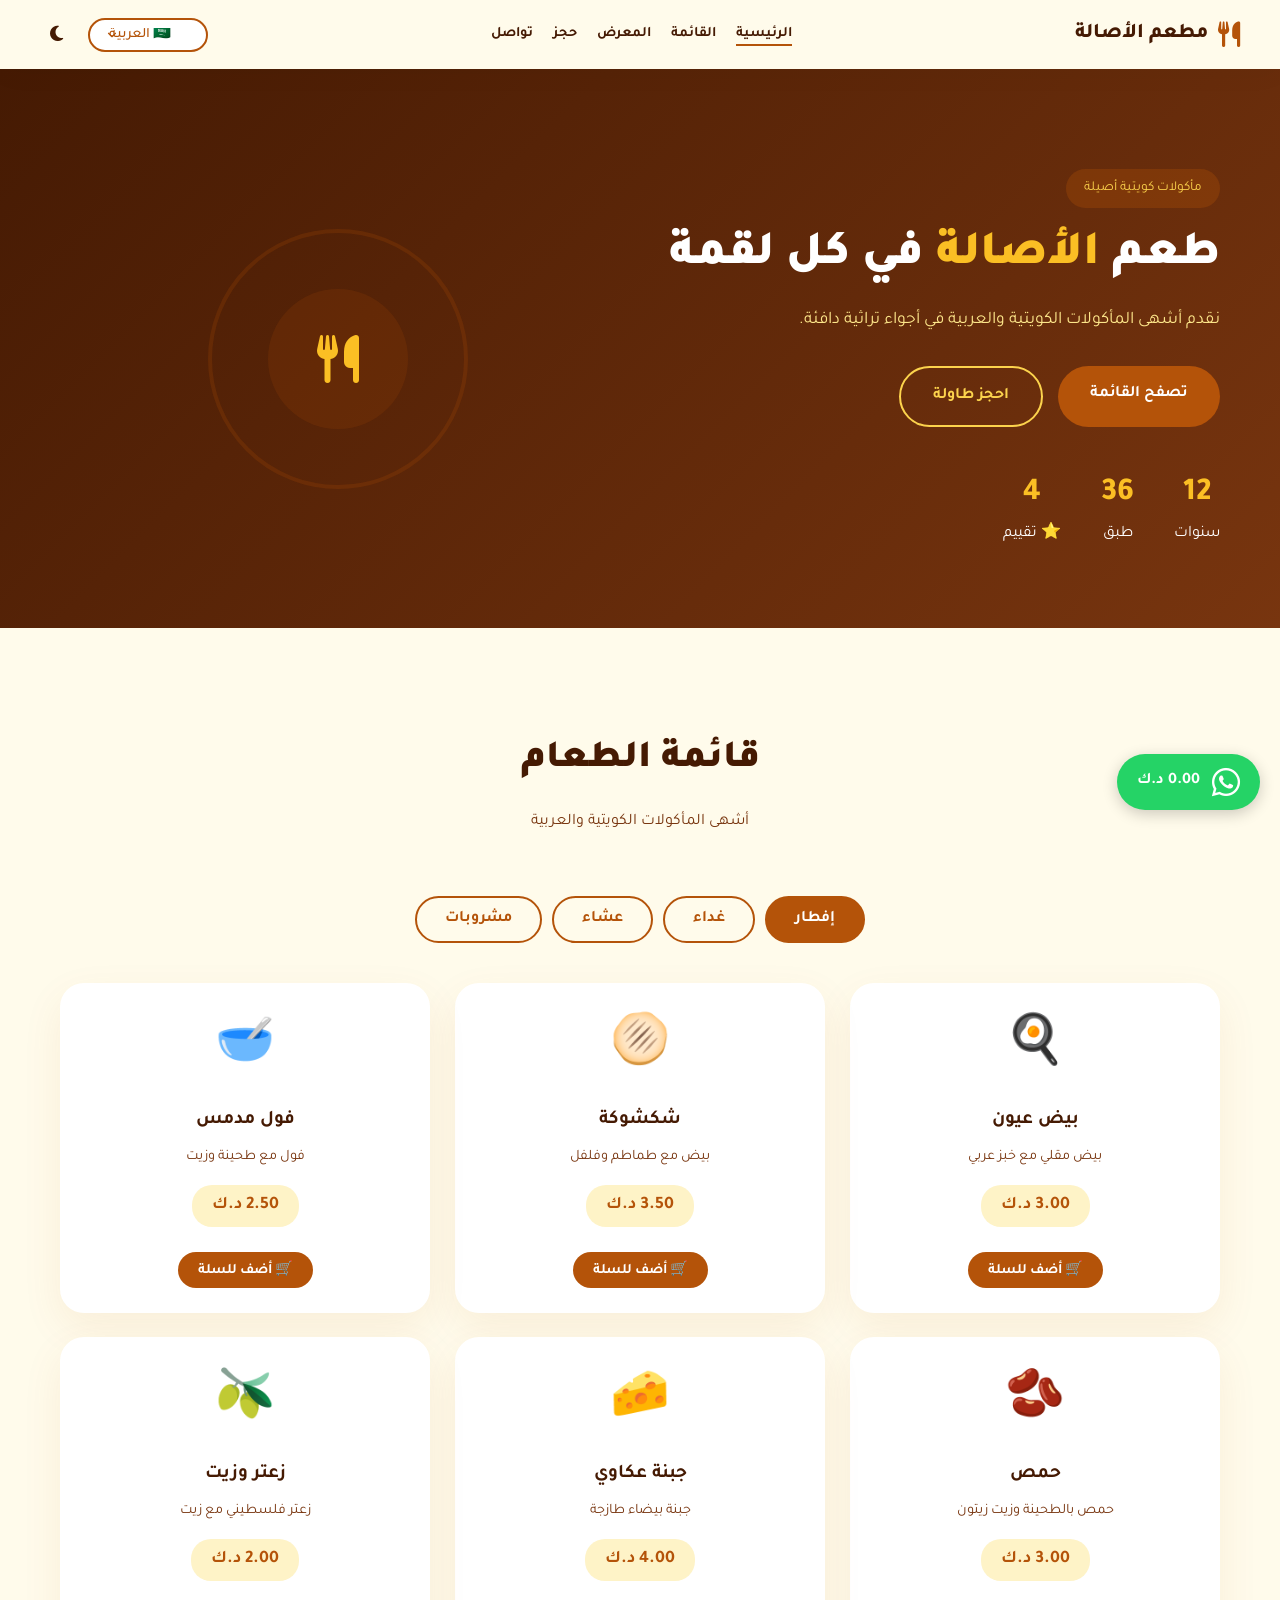
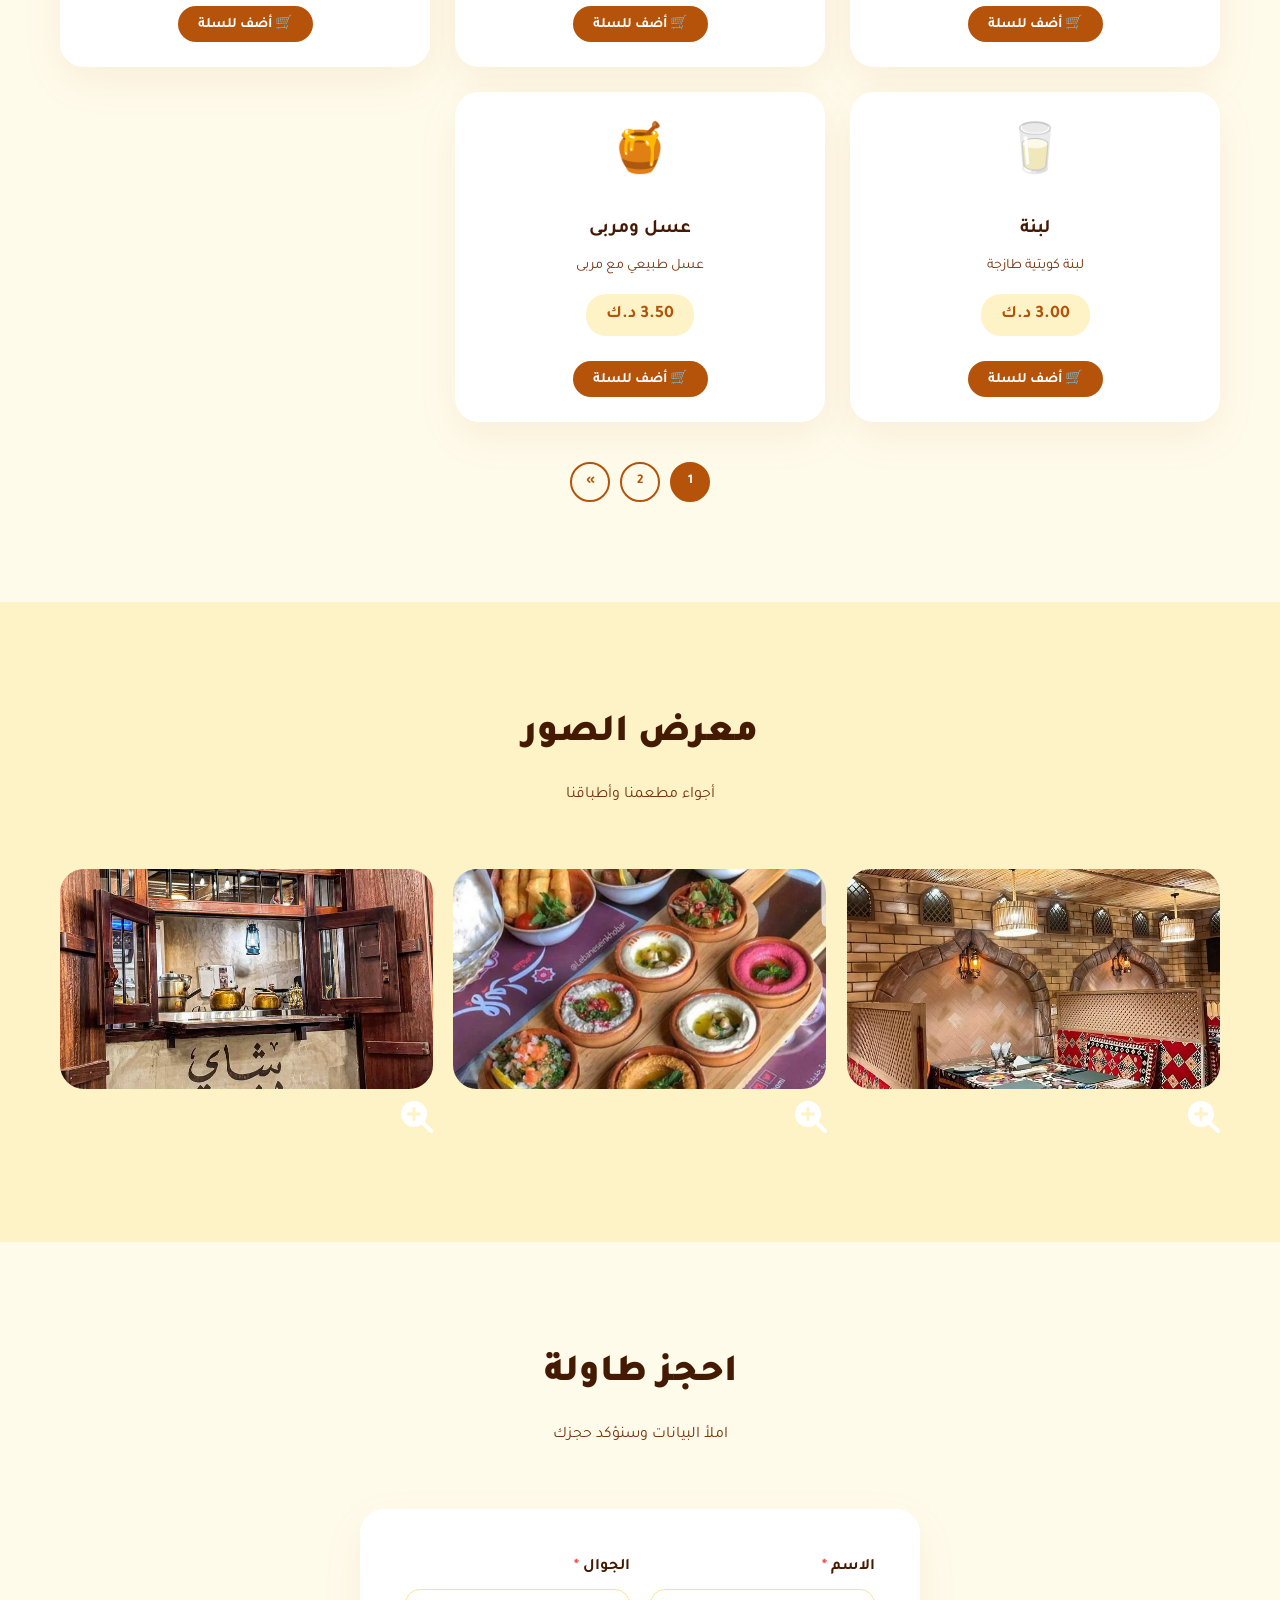
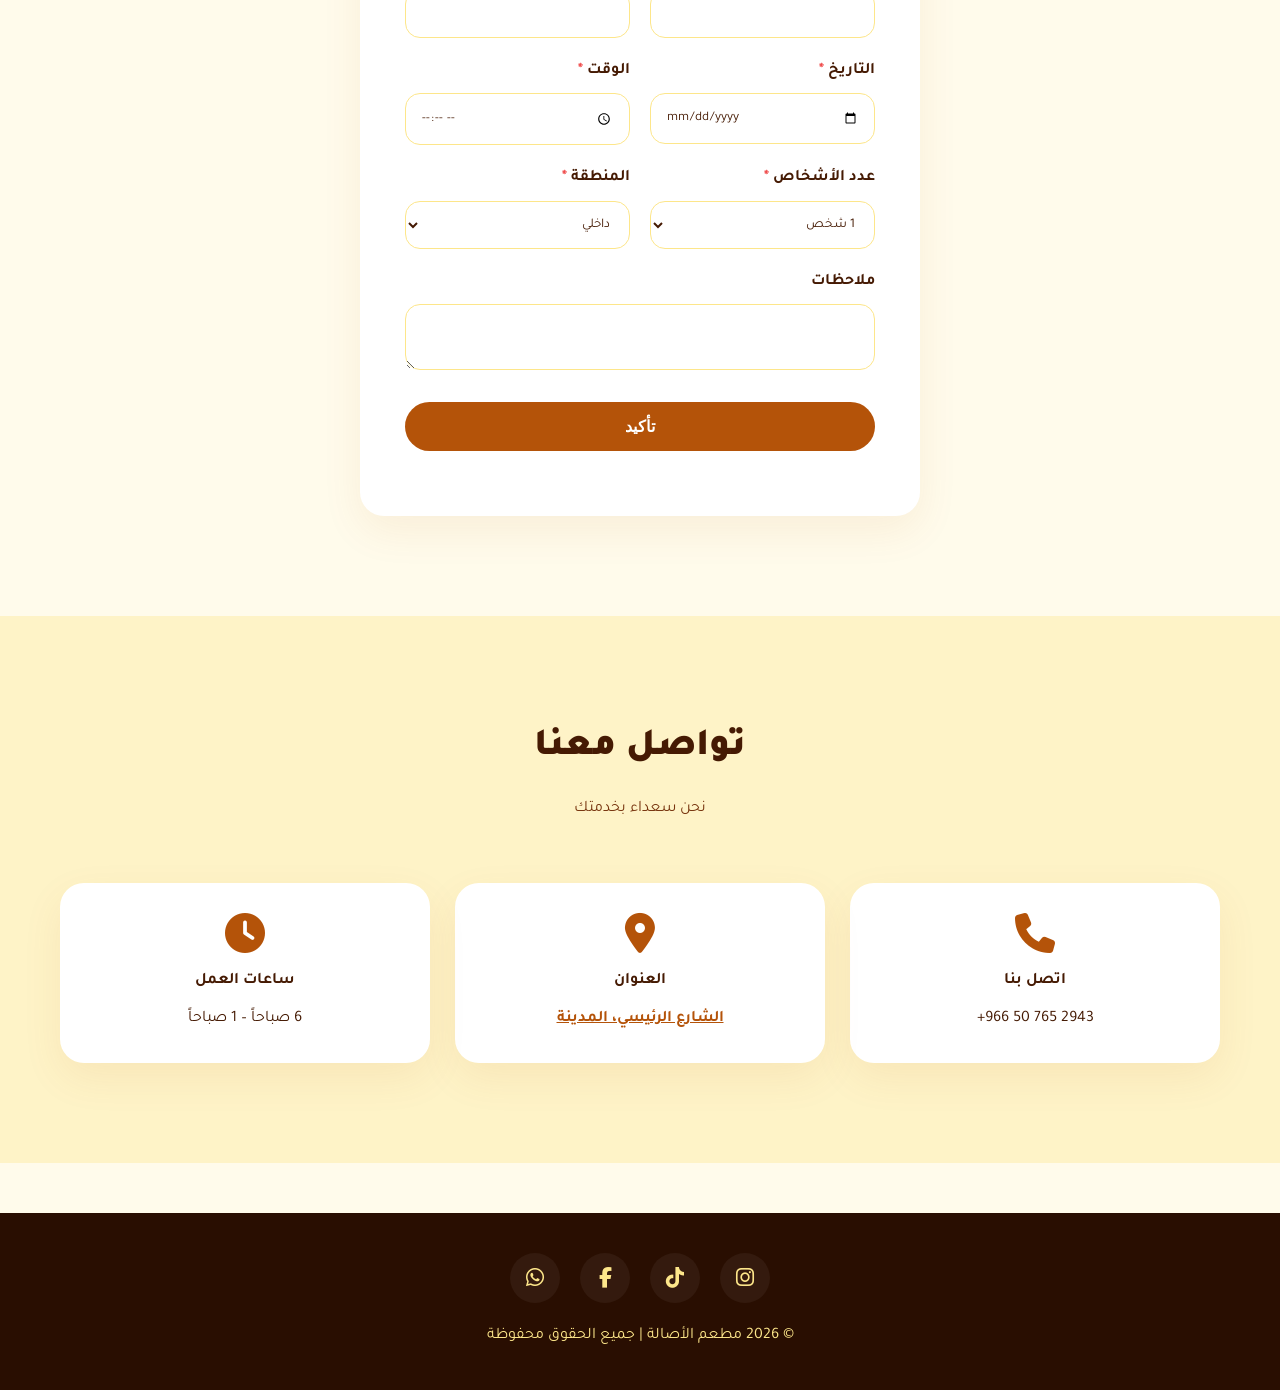
==== commit e4bdcc0f: "Update index.html" ====
--- a/index.html
+++ b/index.html
@@ -4,6 +4,12 @@
     <meta charset="UTF-8">
     <meta name="viewport" content="width=device-width, initial-scale=1.0">
     <title data-i18n="page_title">مطعم الأصالة | مأكولات كويتية</title>
+    <!-- Preconnect for faster external resources -->
+    <link rel="preconnect" href="https://fonts.googleapis.com">
+    <link rel="preconnect" href="https://fonts.gstatic.com" crossorigin>
+    <link rel="preconnect" href="https://cdnjs.cloudflare.com">
+    <link rel="preconnect" href="https://unpkg.com">
+    
     <link rel="icon" type="image/svg+xml" href="data:image/svg+xml,%3Csvg xmlns='http://www.w3.org/2000/svg' viewBox='0 0 100 100'%3E%3Crect width='100' height='100' rx='20' fill='%23b45309'/%3E%3Ctext x='50' y='65' text-anchor='middle' fill='%23fff' font-size='35'%3E🍽️%3C/text%3E%3C/svg%3E">
     <link href="https://fonts.googleapis.com/css2?family=Tajawal:wght@300;400;500;700;800;900&display=swap" rel="stylesheet">
     <link rel="stylesheet" href="https://cdnjs.cloudflare.com/ajax/libs/font-awesome/6.5.0/css/all.min.css">
@@ -229,8 +235,8 @@
         </div>
     </div>
 
-    <script src="https://unpkg.com/aos@2.3.1/dist/aos.js"></script>
-    <script src="js/lang.js"></script>
-    <script src="js/main.js"></script>
+    <script src="https://unpkg.com/aos@2.3.1/dist/aos.js" defer></script>
+    <script src="js/lang.js" defer></script>
+    <script src="js/main.js" defer></script>
 </body>
 </html>
--- a/css/style.css
+++ b/css/style.css
@@ -15,32 +15,65 @@
 }
 
 * { margin:0; padding:0; box-sizing:border-box; }
-body { font-family: 'Tajawal', sans-serif; background: var(--bg); color: var(--text); line-height:1.7; }
+body { font-family: 'Tajawal', sans-serif; background: var(--bg); color: var(--text); line-height:1.7; transition: background 0.3s, color 0.3s; }
 .container { max-width:1200px; margin:0 auto; padding:0 20px; }
 a { text-decoration:none; color:inherit; }
 
 /* Header */
 .header { background: var(--header-bg); backdrop-filter: blur(20px); box-shadow:0 5px 30px rgba(0,0,0,0.03); position:sticky; top:0; z-index:1000; transition: transform 0.4s ease; }
 .header-hidden { transform: translateY(-100%); }
-.header-container { display:flex; align-items:center; justify-content:space-between; padding:14px 0; }
+.header-container { display:flex; align-items:center; justify-content:space-between; padding:14px 0; flex-wrap:wrap; gap:10px; }
 .logo { display:flex; align-items:center; gap:10px; font-size:1.3rem; font-weight:800; color:var(--primary); }
 .logo i { font-size:1.6rem; color:var(--accent); }
-.nav-list { display:flex; gap:20px; list-style:none; }
+.nav-list { display:flex; gap:20px; list-style:none; flex-wrap:wrap; }
 .nav-list a { font-weight:600; color:var(--text); padding-bottom:5px; position:relative; font-size:0.9rem; }
 .nav-list a::after { content:''; position:absolute; bottom:0; left:0; width:0; height:2px; background:var(--accent); transition:width var(--transition); }
 .nav-list a:hover::after, .nav-list a.active::after { width:100%; }
-.header-actions { display:flex; align-items:center; gap:10px; }
+.header-actions { display:flex; align-items:center; gap:15px; flex-wrap:wrap; }
+
+/* Language ComboBox - Professional Style */
+.language-selector {
+    position: relative;
+}
+.lang-combobox {
+    appearance: none;
+    -webkit-appearance: none;
+    background: var(--card-bg);
+    border: 2px solid var(--accent);
+    border-radius: 50px;
+    padding: 8px 35px 8px 15px;
+    font-family: 'Tajawal', sans-serif;
+    font-size: 0.9rem;
+    font-weight: 500;
+    color: var(--accent);
+    cursor: pointer;
+    transition: all 0.3s ease;
+    outline: none;
+    background-image: url("data:image/svg+xml,%3Csvg xmlns='http://www.w3.org/2000/svg' width='16' height='16' viewBox='0 0 24 24' fill='none' stroke='%23b45309' stroke-width='2' stroke-linecap='round' stroke-linejoin='round'%3E%3Cpolyline points='6 9 12 15 18 9'%3E%3C/polyline%3E%3C/svg%3E");
+    background-repeat: no-repeat;
+    background-position: left 15px center;
+    background-size: 14px;
+}
+.lang-combobox:hover {
+    background-color: var(--accent);
+    color: white;
+    background-image: url("data:image/svg+xml,%3Csvg xmlns='http://www.w3.org/2000/svg' width='16' height='16' viewBox='0 0 24 24' fill='none' stroke='%23ffffff' stroke-width='2' stroke-linecap='round' stroke-linejoin='round'%3E%3Cpolyline points='6 9 12 15 18 9'%3E%3C/polyline%3E%3C/svg%3E");
+}
+.lang-combobox:focus {
+    box-shadow: 0 0 0 3px rgba(180,83,9,0.2);
+}
+.lang-combobox option {
+    background: var(--card-bg);
+    color: var(--text);
+}
+
 .icon-btn { background:transparent; border:none; font-size:1.1rem; cursor:pointer; color:var(--text); padding:10px; border-radius:50%; transition:all var(--transition); }
 .icon-btn:hover { background:rgba(180,83,9,0.1); color:var(--accent); }
 
 /* Hero */
 .hero { background: linear-gradient(135deg, #451a03, #78350f); color:#fff; padding:100px 0 80px; position:relative; overflow:hidden; }
-.hero-svg { position:absolute; top:0; left:0; width:100%; height:100%; z-index:0; }
-.steam { animation: steamRise 6s ease-in-out infinite; }
-.steam.delay { animation-delay: 3s; }
-@keyframes steamRise { 0%,100% { transform:translateY(0); opacity:0.3; } 50% { transform:translateY(-30px); opacity:0.1; } }
-.hero-content { position:relative; z-index:1; display:flex; align-items:center; gap:50px; }
-.hero-text { flex:1; }
+.hero-content { position:relative; z-index:1; display:flex; align-items:center; gap:50px; flex-wrap:wrap; }
+.hero-text { flex:1; min-width:280px; }
 .hero-badge { display:inline-block; background:rgba(180,83,9,0.3); color:#fcd34d; padding:8px 18px; border-radius:20px; font-size:0.85rem; margin-bottom:20px; }
 .hero-text h1 { font-size:3rem; font-weight:900; line-height:1.2; margin-bottom:20px; }
 .hero-text .accent { color:#fbbf24; }
@@ -52,16 +85,15 @@
 .btn-outline { border:2px solid #fcd34d; color:#fcd34d; background:transparent; }
 .btn-outline:hover { background:#fcd34d; color:#451a03; transform:translateY(-3px); }
 .btn-block { width:100%; }
-.hero-stats { display:flex; gap:40px; margin-top:40px; }
+.hero-stats { display:flex; gap:40px; margin-top:40px; flex-wrap:wrap; }
 .hero-stats div { text-align:center; }
 .hero-stats span:first-child { display:block; font-size:2rem; font-weight:800; color:#fbbf24; }
-.hero-stats span:last-child { color:#fde68a; }
-
-/* Plate */
+
+/* Plate Animation */
 .hero-visual { flex:1; text-align:center; }
 .plate { width:260px; height:260px; border-radius:50%; margin:0 auto; position:relative; display:flex; align-items:center; justify-content:center; }
 .plate-inner { width:140px; height:140px; border-radius:50%; background:rgba(180,83,9,0.15); display:flex; align-items:center; justify-content:center; font-size:3rem; color:#fbbf24; z-index:1; transition:0.4s; }
-.plate:hover .plate-inner { background:var(--accent); color:#fff; transform:scale(1.1); box-shadow:0 0 40px rgba(180,83,9,0.5); }
+.plate:hover .plate-inner { background:var(--accent); color:#fff; transform:scale(1.1); }
 .plate-ring { position:absolute; width:260px; height:260px; border-radius:50%; border:4px solid rgba(180,83,9,0.2); animation: spinPlate 20s linear infinite; }
 @keyframes spinPlate { 0% { transform:rotate(0deg); } 100% { transform:rotate(360deg); } }
 
@@ -72,43 +104,102 @@
 .section-header h2 { font-size:2.4rem; font-weight:900; color:var(--primary); margin-bottom:15px; }
 .section-header p { color:var(--text-light); }
 
-/* Menu Tabs */
+/* Menu */
 .menu-tabs { display:flex; justify-content:center; gap:10px; margin-bottom:40px; flex-wrap:wrap; }
 .menu-tab { padding:12px 28px; border-radius:50px; border:2px solid var(--accent); background:transparent; color:var(--accent); font-weight:700; cursor:pointer; transition:0.3s; font-family:inherit; font-size:1rem; }
 .menu-tab.active, .menu-tab:hover { background:var(--accent); color:#fff; }
-.menu-grid { display:grid; grid-template-columns:repeat(auto-fit, minmax(260px,1fr)); gap:25px; }
-.dish-card { background:var(--card-bg); border-radius:var(--radius); padding:25px; text-align:center; box-shadow:var(--card-shadow); transition:0.4s; }
-.dish-card:hover { transform:translateY(-10px); box-shadow:0 25px 60px rgba(180,83,9,0.2); }
+.menu-grid { display:grid; grid-template-columns:repeat(auto-fit, minmax(280px,1fr)); gap:25px; }
+.dish-card {  will-change: transform; background:var(--card-bg); border-radius:var(--radius); padding:25px; text-align:center; box-shadow:var(--card-shadow); transition:0.4s; }
+.dish-card:hover { transform:translateY(-10px); }
 .dish-icon { font-size:3rem; margin-bottom:15px; display:block; }
-.dish-card h4 { color:var(--primary); margin-bottom:8px; }
+.dish-card h4 { color:var(--primary); margin-bottom:8px; font-size:1.2rem; }
 .dish-card p { color:var(--text-light); margin-bottom:15px; font-size:0.9rem; }
-.dish-price { display:inline-block; padding:6px 20px; border-radius:20px; background:var(--bg-secondary); color:var(--accent); font-weight:700; font-size:1.1rem; }
+.dish-price { display:inline-block; padding:6px 20px; border-radius:20px; background:var(--bg-secondary); color:var(--accent); font-weight:700; font-size:1.1rem; margin-bottom:15px; }
+.dish-actions { display:flex; justify-content:center; gap:10px; margin-top:10px; }
+.cart-btn { background:var(--accent); color:white; border:none; padding:8px 20px; border-radius:25px; cursor:pointer; font-family:inherit; font-weight:600; transition:0.3s; font-size:0.9rem; }
+.cart-btn:hover { background:var(--accent-hover); transform:scale(1.05); }
+.qty-control { display:flex; align-items:center; gap:10px; justify-content:center; }
+.qty-btn { background:var(--accent); color:white; border:none; width:32px; height:32px; border-radius:50%; cursor:pointer; font-weight:bold; font-size:1.2rem; transition:0.2s; }
+.qty-btn:hover { background:var(--accent-hover); transform:scale(1.1); }
+.qty-num { font-weight:bold; min-width:30px; text-align:center; font-size:1.1rem; }
+
+/* Pagination */
+.pagination { display:flex; justify-content:center; gap:10px; margin-top:40px; flex-wrap:wrap; }
+.page-btn { min-width:40px; height:40px; border-radius:50%; border:2px solid var(--accent); background:transparent; color:var(--accent); font-weight:700; cursor:pointer; transition:0.3s; display:flex; align-items:center; justify-content:center; font-family:inherit; }
+.page-btn.active, .page-btn:hover { background:var(--accent); color:#fff; }
+.page-dots { display:flex; align-items:center; justify-content:center; width:40px; height:40px; color:var(--text-light); }
 
 /* Gallery */
 .gallery-grid { display:grid; grid-template-columns:repeat(auto-fit, minmax(250px,1fr)); gap:20px; }
-.gallery-item { border-radius:var(--radius); overflow:hidden; cursor:pointer; transition:0.4s; }
-.gallery-item:hover { transform:translateY(-10px) scale(1.03); box-shadow:0 25px 60px rgba(180,83,9,0.2); }
+.gallery-item { cursor:pointer; }
 .gallery-placeholder { height:220px; display:flex; flex-direction:column; align-items:center; justify-content:center; gap:15px; background:var(--bg-secondary); border-radius:var(--radius); font-size:3rem; color:var(--accent); transition:0.3s; }
-.gallery-item:hover .gallery-placeholder { background:var(--accent); color:#fff; }
-.gallery-placeholder span { font-size:1.1rem; font-weight:700; }
-
-/* Lightbox */
-.lightbox { display:none; position:fixed; z-index:2000; left:0; top:0; width:100%; height:100%; background:rgba(0,0,0,0.95); justify-content:center; align-items:center; }
-.lightbox.active { display:flex; }
-.lightbox-close { position:absolute; top:30px; right:40px; color:#fff; font-size:3rem; cursor:pointer; }
-.lightbox-content { color:#fff; text-align:center; }
-.lightbox-content i { font-size:8rem; display:block; margin-bottom:20px; color:var(--accent); }
-.lightbox-content h3 { font-size:2rem; }
-
-/* Booking */
+.gallery-item:hover .gallery-placeholder { background:var(--accent); color:#fff; transform:scale(1.02); }
+.gallery-item img {
+    will-change: transform;
+}
+
+/* Lightbox with Images */
+.lightbox {
+    display: none;
+    position: fixed;
+    z-index: 2000;
+    left: 0;
+    top: 0;
+    width: 100%;
+    height: 100%;
+    background: rgba(0, 0, 0, 0.95);
+    justify-content: center;
+    align-items: center;
+}
+
+.lightbox.active {
+    display: flex;
+}
+
+.lightbox-close {
+    position: absolute;
+    top: 20px;
+    right: 30px;
+    color: #fff;
+    font-size: 40px;
+    font-weight: bold;
+    cursor: pointer;
+    transition: 0.3s;
+    z-index: 2001;
+}
+
+.lightbox-close:hover {
+    color: var(--accent);
+    transform: scale(1.2);
+}
+
+.lightbox-content {
+    text-align: center;
+    color: white;
+}
+
+#lightboxImage {
+    max-width: 90%;
+    max-height: 70vh;
+    border-radius: 15px;
+    box-shadow: 0 0 30px rgba(0, 0, 0, 0.5);
+}
+
+#lightboxTitle {
+    margin-top: 20px;
+    font-size: 1.5rem;
+    color: var(--accent);
+}
+
+/* Booking Form */
 .booking-container { max-width:600px; margin:0 auto; }
 .booking-form { background:var(--card-bg); border-radius:var(--radius); padding:45px; box-shadow:var(--card-shadow); }
 .form-row { display:grid; grid-template-columns:1fr 1fr; gap:20px; }
 .form-group { margin-bottom:20px; }
 .form-group.full { grid-column:span 2; }
 .form-group label { font-weight:600; display:block; margin-bottom:8px; color:var(--primary); }
-.form-group input, .form-group select, .form-group textarea { width:100%; padding:15px; border:1px solid #fde68a; border-radius:15px; font-family:inherit; font-size:0.95rem; transition:0.3s; }
-.form-group input:focus, .form-group select:focus, .form-group textarea:focus { border-color:var(--accent); outline:none; }
+.form-group input, .form-group select, .form-group textarea { width:100%; padding:15px; border:1px solid #fde68a; border-radius:15px; font-family:inherit; background:var(--card-bg); color:var(--text); transition:0.3s; }
+.form-group input:focus, .form-group select:focus, .form-group textarea:focus { border-color:var(--accent); outline:none; box-shadow:0 0 0 3px rgba(180,83,9,0.1); }
 .required-field label::after { content:" *"; color:#ef4444; }
 .form-feedback { text-align:center; margin-top:20px; font-weight:600; }
 
@@ -117,27 +208,51 @@
 .contact-card { background:var(--card-bg); border-radius:var(--radius); padding:30px; text-align:center; box-shadow:var(--card-shadow); transition:0.3s; }
 .contact-card:hover { transform:translateY(-8px); }
 .contact-card i { font-size:2.5rem; color:var(--accent); margin-bottom:15px; }
+.contact-card h4 { margin-bottom:10px; color:var(--primary); }
 .map-link { color:var(--accent); font-weight:700; text-decoration:underline; transition:0.3s; }
 .map-link:hover { color:var(--accent-hover); }
 
 /* Footer */
-.footer { background:var(--primary-dark); color:#fde68a; padding:40px 0; text-align:center; }
+.footer { background:var(--primary-dark); color:#fde68a; padding:40px 0; text-align:center; margin-top:50px; }
 .footer .social-links { display:flex; justify-content:center; gap:20px; margin-bottom:20px; }
-.footer .social-links a { width:50px; height:50px; border-radius:50%; background:rgba(255,255,255,0.05); display:flex; align-items:center; justify-content:center; color:#fff; font-size:1.3rem; transition:0.3s; }
+.footer .social-links a { width:50px; height:50px; border-radius:50%; background:rgba(255,255,255,0.05); display:flex; align-items:center; justify-content:center; font-size:1.3rem; transition:0.3s; }
 .footer .social-links a:hover { background:var(--accent); transform:scale(1.15); }
 
-/* Bottom Nav */
-.bottom-nav { display:none; position:fixed; bottom:0; left:0; width:100%; background:var(--card-bg); box-shadow:0 -5px 30px rgba(0,0,0,0.05); z-index:999; justify-content:space-around; padding:12px 0; transition:transform 0.4s ease; }
-.bottom-nav-hidden { transform:translateY(100%); }
+/* Bottom Nav (Mobile) */
+.bottom-nav { display:none; position:fixed; bottom:0; left:0; width:100%; background:var(--card-bg); box-shadow:0 -5px 30px rgba(0,0,0,0.05); z-index:999; justify-content:space-around; padding:12px 0; }
 .bottom-nav-item { display:flex; flex-direction:column; align-items:center; gap:5px; color:var(--text-light); font-size:0.75rem; }
 .bottom-nav-item i { font-size:1.3rem; }
 .bottom-nav-item.active { color:var(--accent); font-weight:700; }
 
-/* Pagination */
-.pagination { display:flex; justify-content:center; gap:10px; margin-top:40px; flex-wrap:wrap; }
-.page-btn { min-width:40px; height:40px; border-radius:50%; border:2px solid var(--accent); background:transparent; color:var(--accent); font-weight:700; cursor:pointer; transition:0.3s; display:flex; align-items:center; justify-content:center; font-family:inherit; font-size:0.9rem; }
-.page-btn.active, .page-btn:hover { background:var(--accent); color:#fff; }
-.page-dots { display:flex; align-items:center; justify-content:center; width:40px; height:40px; color:var(--text-light); font-weight:700; }
+/* Floating WhatsApp Cart */
+.floating-cart { position:fixed; bottom:90px; right:20px; z-index:1000; }
+.cart-widget { background:#25D366; border-radius:60px; padding:12px 20px; display:flex; align-items:center; gap:12px; cursor:pointer; box-shadow:0 4px 15px rgba(0,0,0,0.2); transition:transform 0.3s; color:white; font-weight:bold; }
+.cart-widget:hover { transform:scale(1.05); }
+.cart-badge { background:#ef4444; color:white; border-radius:50%; padding:2px 8px; font-size:12px; margin-left:5px; min-width:24px; text-align:center; }
+
+/* Cart Dialog */
+.cart-dialog { display:none; position:fixed; top:0; left:0; width:100%; height:100%; background:rgba(0,0,0,0.8); z-index:2001; justify-content:center; align-items:center; }
+.cart-dialog.active { display:flex; }
+.cart-dialog-content { background:var(--card-bg); border-radius:20px; width:90%; max-width:500px; max-height:80vh; overflow:auto; direction:rtl; }
+.cart-dialog-header { display:flex; justify-content:space-between; align-items:center; padding:20px; border-bottom:1px solid #eee; }
+.cart-dialog-close { font-size:28px; cursor:pointer; color:var(--accent); transition:0.2s; }
+.cart-dialog-close:hover { transform:scale(1.2); }
+.cart-dialog-body { padding:20px; max-height:400px; overflow-y:auto; }
+.cart-item { display:flex; justify-content:space-between; align-items:center; padding:12px 0; border-bottom:1px solid #eee; flex-wrap:wrap; gap:10px; }
+.cart-item-info { flex:2; min-width:120px; }
+.cart-item-name { font-weight:bold; font-size:1rem; }
+.cart-item-price { color:var(--accent); font-size:0.85rem; margin-top:3px; }
+.cart-item-qty { display:flex; align-items:center; gap:8px; }
+.cart-item-qty button { background:var(--accent); color:white; border:none; width:28px; height:28px; border-radius:50%; cursor:pointer; font-weight:bold; transition:0.2s; }
+.cart-item-qty button:hover { transform:scale(1.1); }
+.cart-item-total { min-width:70px; text-align:center; font-weight:bold; color:var(--accent); }
+.cart-item-remove { background:transparent; border:none; color:#ef4444; cursor:pointer; font-size:1.2rem; padding:5px; transition:0.2s; }
+.cart-item-remove:hover { transform:scale(1.1); }
+.cart-empty { text-align:center; padding:30px; color:var(--text-light); }
+.cart-dialog-footer { padding:20px; border-top:1px solid #eee; text-align:center; }
+.cart-total { margin-bottom:15px; font-size:1.2rem; }
+.cart-total strong { color:var(--primary); }
+.cart-total span { color:var(--accent); font-weight:bold; }
 
 /* Responsive */
 @media (max-width:992px) { .hero-content { flex-direction:column-reverse; text-align:center; } .hero-text h1 { font-size:2.2rem; } }
@@ -149,4 +264,11 @@
     .form-group.full { grid-column:span 1; }
     .bottom-nav { display:flex; }
     body { padding-bottom:75px; }
-}+    .floating-cart { bottom:80px; right:10px; }
+    .cart-widget { padding:8px 15px; }
+    .lang-combobox { padding:6px 30px 6px 12px; font-size:0.8rem; }
+    .cart-item { flex-direction:column; align-items:flex-start; }
+    .cart-item-info { width:100%; }
+    .cart-item-qty { margin-top:5px; }
+    .cart-item-total { margin-top:5px; }
+}
--- a/css/dark-mode.css
+++ b/css/dark-mode.css
@@ -17,23 +17,39 @@
 body.dark .form-group label, body.dark .bottom-nav-item,
 body.dark .footer p, body.dark .menu-tab,
 body.dark .gallery-placeholder span,
-body.dark .booking-form input, body.dark .booking-form textarea, body.dark .booking-form select {
+body.dark .booking-form input, body.dark .booking-form textarea, body.dark .booking-form select,
+body.dark .cart-dialog-header h3, body.dark .cart-item-name, body.dark .cart-total strong,
+body.dark .cart-dialog .cart-empty {
     color: #ffffff !important;
 }
 
 body.dark .btn-primary { background: var(--accent); color: #fff !important; }
 body.dark .btn-outline { border-color: var(--accent); color: var(--accent) !important; }
-body.dark .btn-outline:hover { background: var(--accent); color: #1a0a01 !important; }
 body.dark .menu-tab { border-color: var(--accent); color: var(--accent) !important; }
 body.dark .menu-tab.active, body.dark .menu-tab:hover { background: var(--accent); color: #fff !important; }
-body.dark .hero-text p { color: #fde68a !important; }
 body.dark .dish-price { background: var(--bg-secondary); }
-body.dark .booking-form input, body.dark .booking-form textarea, body.dark .booking-form select { background: rgba(255,255,255,0.03); border-color: rgba(255,255,255,0.1); }
-body.dark .booking-form select option { color: #ffffff !important; background: #1a0a01 !important; }
 body.dark .footer { background: #0d0501; }
-body.dark .footer .social-links a { background: rgba(255,255,255,0.05); }
-body.dark .footer .social-links a:hover { background: var(--accent); }
-body.dark .bottom-nav { background: var(--card-bg); border-top:1px solid rgba(255,255,255,0.05); }
-body.dark .bottom-nav-item.active { color: var(--accent) !important; }
-body.dark .map-link { color: #fbbf24; }
-body.dark .gallery-placeholder { background: var(--bg-secondary); }+body.dark .cart-dialog-content { background: var(--card-bg); }
+body.dark .cart-item { border-bottom-color: rgba(255,255,255,0.1); }
+body.dark .cart-dialog-header { border-bottom-color: rgba(255,255,255,0.1); }
+body.dark .cart-dialog-footer { border-top-color: rgba(255,255,255,0.1); }
+body.dark .lang-combobox {
+    background-color: var(--card-bg);
+    border-color: var(--accent);
+    color: var(--accent);
+}
+body.dark .lang-combobox option {
+    background-color: var(--card-bg);
+    color: #ffffff;
+}
+body.dark .booking-form input, 
+body.dark .booking-form select, 
+body.dark .booking-form textarea {
+    background: rgba(255,255,255,0.05);
+    border-color: rgba(255,255,255,0.1);
+    color: #ffffff;
+}
+body.dark .booking-form select option {
+    background: #1a0a01;
+    color: #ffffff;
+}
